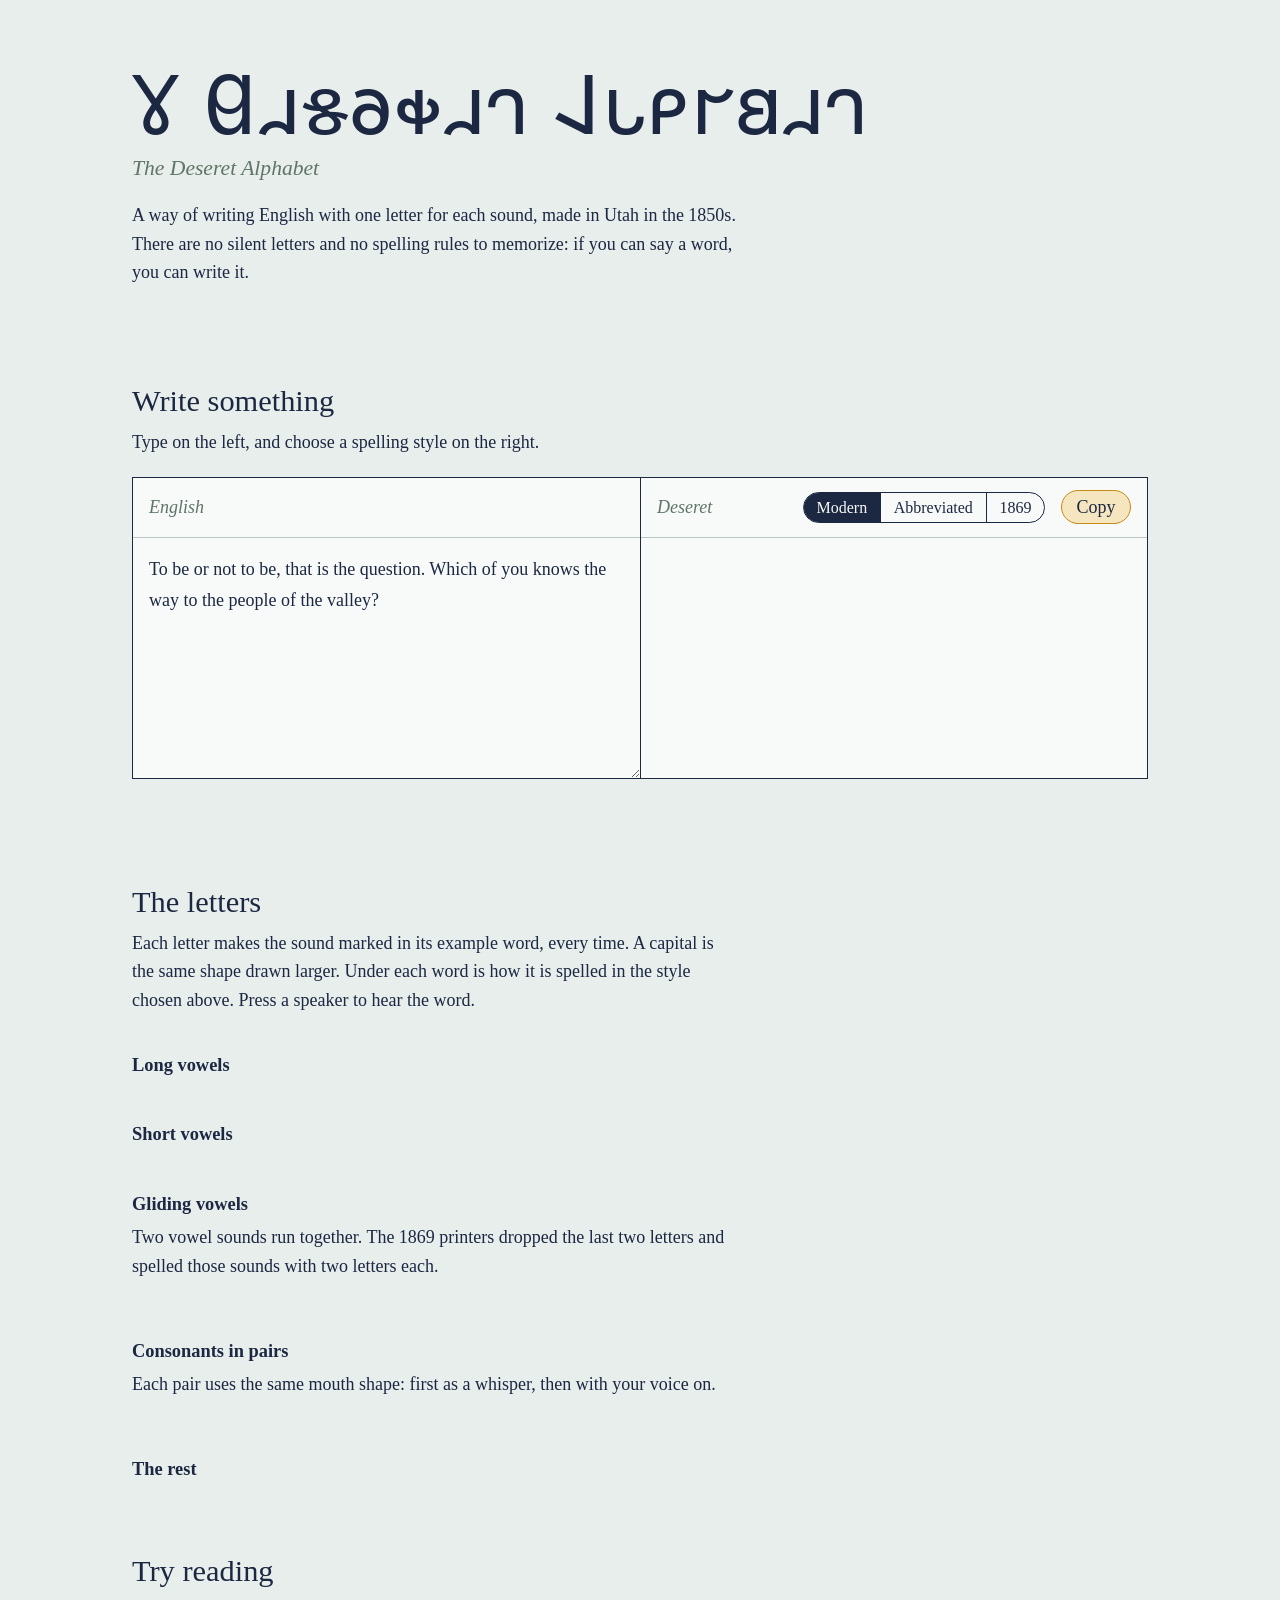
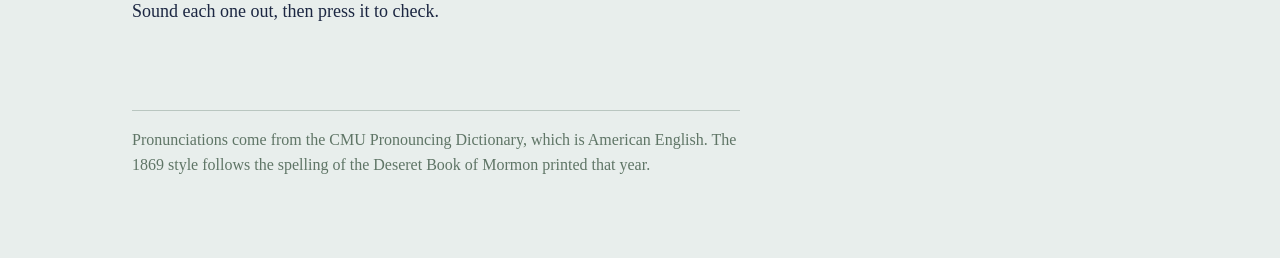
==== web/index.html @ 0acce62c "Add speaker buttons that read each example word aloud Letter tiles and practice cards get a button t" ====
<!doctype html>
<html lang="en">
  <head>
    <meta charset="utf-8">
    <meta name="viewport" content="width=device-width, initial-scale=1">
    <title>The Deseret Alphabet</title>
    <link rel="preconnect" href="https://fonts.googleapis.com">
    <link rel="preconnect" href="https://fonts.gstatic.com" crossorigin>
    <link rel="stylesheet"
      href="https://fonts.googleapis.com/css2?family=Noto+Sans+Deseret&family=Old+Standard+TT:ital,wght@0,400;0,700;1,400&display=swap">
    <style>
    /* Salt-flat paper, blue-black ink, honey for anything you can press
       ("Deseret" is the Book of Mormon word for honeybee). */
    :root {
      --salt: #e8eeec;
      --sheet: #f8faf9;
      --ink: #1c2742;
      --sage: #5f7566;
      --rule: #b9c6c0;
      --honey: #c58a17;
      --honey-wash: #f6e6bf;
      --latin: "Old Standard TT", "Iowan Old Style", Georgia, serif;
      --deseret: "Noto Sans Deseret", "Apple Symbols", "Segoe UI Historic", sans-serif;
    }
    * {
      box-sizing: border-box;
    }
    body {
      margin: 0;
      background: var(--salt);
      color: var(--ink);
      font: 1.125rem/1.6 var(--latin);
    }
    main {
      max-width: 66rem;
      margin: 0 auto;
      padding: 0 1.25rem 5rem;
    }
    .d {
      font-family: var(--deseret);
    }
    :focus-visible {
      outline: 3px solid var(--honey);
      outline-offset: 2px;
    }
    textarea:focus-visible {
      outline-offset: -3px;
    } /* stay inside the box rules */

    /* Masthead: the name in its own letters is the picture. */
    header {
      padding: 3.5rem 0 2rem;
    }
    h1 {
      margin: 0;
      font-weight: 400;
      line-height: 1.1;
    }
    h1 .d {
      display: block;
      font-size: clamp(2.2rem, 7.5vw, 5.2rem);
      letter-spacing: .01em;
    }
    h1 .said {
      display: block;
      margin-top: .6rem;
      font-size: 1.35rem;
      font-style: italic;
      color: var(--sage);
    }
    header p {
      max-width: 38rem;
      margin: 1.25rem 0 0;
    }

    h2 {
      font-size: 1.9rem;
      font-weight: 400;
      line-height: 1.2;
      margin: 4rem 0 .5rem;
    }
    h3 {
      font-size: 1.15rem;
      font-weight: 700;
      margin: 2.25rem 0 .25rem;
    }
    .lede {
      max-width: 38rem;
      margin: 0 0 1.25rem;
    }

    /* Style switch */
    fieldset {
      border: 0;
      padding: 0;
      margin: 0;
    }
    .sr-only {
      position: absolute;
      width: 1px;
      height: 1px;
      overflow: hidden;
      clip-path: inset(50%);
    }
    .styles {
      display: inline-flex;
      border: 1.5px solid var(--ink);
      border-radius: 2rem;
      overflow: hidden;
      background: var(--sheet);
      font-style: normal;
      color: var(--ink);
      font-size: 1rem;
      margin-left: auto;
    }
    .styles label {
      cursor: pointer;
    }
    .styles input {
      position: absolute;
      opacity: 0;
    }
    .styles label {
      flex: 1;
      text-align: center;
    }
    .styles span {
      display: block;
      padding: .1rem .8rem;
      white-space: nowrap;
    }
    .styles label + label span {
      border-left: 1.5px solid var(--ink);
    }
    .styles input:checked + span {
      background: var(--ink);
      color: var(--sheet);
    }
    .styles input:focus-visible + span {
      outline: 3px solid var(--honey);
      outline-offset: -3px;
    }
    #style-note {
      max-width: 38rem;
      margin: .75rem 0 0;
      color: var(--sage);
    }

    /* Translator */
    .boxes {
      display: grid;
      grid-template-columns: 1fr 1fr;
      border: 1.5px solid var(--ink);
      background: var(--sheet);
    }
    .box {
      display: flex;
      flex-direction: column;
      min-width: 0;
    }
    .box + .box {
      border-left: 1.5px solid var(--ink);
    }
    .box > label,
    .box > .label {
      min-height: 3.8rem;
      padding: .5rem 1rem;
      border-bottom: 1px solid var(--rule);
      font-style: italic;
      color: var(--sage);
      display: flex;
      flex-wrap: wrap;
      align-items: center;
      gap: .5rem 1rem;
    }
    textarea,
    #out {
      flex: 1;
      min-height: 15rem;
      margin: 0;
      padding: 1rem;
      border: 0;
      background: none;
      color: inherit;
      font: inherit;
      line-height: 1.7;
      resize: vertical;
    }
    #out {
      font-family: var(--deseret);
      font-size: 1.3rem;
      white-space: pre-wrap;
      overflow-wrap: anywhere;
    }
    button {
      font: inherit;
      font-style: normal;
      color: var(--ink);
      cursor: pointer;
      background: var(--honey-wash);
      border: 1.5px solid var(--honey);
      border-radius: 2rem;
      padding: .1rem .9rem;
    }
    @media (hover: hover) {
      button:hover {
        background: var(--honey);
        color: var(--sheet);
      }
    }
    #misses {
      margin: .25rem 0 0;
      color: var(--sage);
      min-height: 1.6em;
      white-space: pre-line;
    }
    /* A word that can be said two ways. Dotted = we guessed; solid = settled. */
    #out .choice {
      font: inherit;
      color: inherit;
      background: none;
      padding: 0;
      min-height: 0;
      border: 0;
      border-bottom: 2px solid var(--honey);
      border-radius: 0;
    }
    #out .choice.guess {
      border-bottom-style: dotted;
      background: var(--honey-wash);
    }
    #out .choice:hover {
      background: var(--honey-wash);
      color: inherit;
    }
    /* Speaker buttons: hear the example word. Hidden where the browser can't speak. */
    .letter {
      position: relative;
    }
    .say {
      position: absolute;
      top: .45rem;
      right: .45rem;
      display: grid;
      place-items: center;
      width: 2.1rem;
      height: 2.1rem;
      min-height: 0;
      padding: 0;
      border-radius: 50%;
    }
    .practice .say {
      position: static;
      display: inline-grid;
      vertical-align: middle;
      margin-left: .4rem;
    }
    .no-speech .say {
      display: none;
    }
    @media (pointer: coarse) {
      .say {
        width: 2.75rem;
        height: 2.75rem;
        top: .2rem;
        right: .2rem;
      }
    }
    #choice-note {
      max-width: 38rem;
      margin: .25rem 0 0;
      color: var(--sage);
    }
    #choice-note code {
      font-family: inherit;
      font-style: italic;
    }

    /* Letter chart. Grouping is the lesson: pairs sit together. */
    .group {
      display: grid;
      gap: .6rem;
      grid-template-columns: repeat(auto-fill, minmax(8.5rem, 1fr));
    }
    .pairs {
      display: grid;
      gap: .6rem;
      grid-template-columns: repeat(auto-fill, minmax(17.6rem, 1fr));
    }
    .pair {
      display: grid;
      grid-template-columns: 1fr 1fr;
      background: var(--sheet);
      border: 1px solid var(--rule);
    }
    .pair .letter {
      border: 0;
    }
    .pair .letter + .letter {
      border-left: 1px dashed var(--rule);
    }
    .letter {
      background: var(--sheet);
      border: 1px solid var(--rule);
      padding: .7rem .8rem .8rem;
    }
    .letter .glyph {
      font-family: var(--deseret);
      font-size: 2.6rem;
      line-height: 1.1;
      display: flex;
      align-items: baseline;
      gap: .35rem;
    }
    .letter .glyph small {
      font-size: 1.5rem;
      color: var(--sage);
    }
    .letter .word {
      margin-top: .2rem;
    }
    .letter .word b {
      color: var(--honey);
      font-weight: 700;
    }
    .letter .spelled {
      font-family: var(--deseret);
      color: var(--sage);
      min-height: 1.6em;
    }
    .letter.unused {
      opacity: .45;
    }
    .letter .absent {
      display: none;
      font-style: italic;
      font-size: .95rem;
    }
    .letter.unused .absent {
      display: block;
    }
    .letter.unused .spelled {
      display: none;
    }

    /* Reading practice */
    .practice {
      display: grid;
      gap: .6rem;
      grid-template-columns: repeat(auto-fill, minmax(13rem, 1fr));
      padding: 0;
      margin: 0;
      list-style: none;
    }
    .practice details {
      background: var(--sheet);
      border: 1px solid var(--rule);
    }
    .practice summary {
      cursor: pointer;
      padding: .7rem 1rem;
      font-family: var(--deseret);
      font-size: 1.7rem;
      list-style: none;
      overflow-wrap: anywhere;
    }
    .practice summary::-webkit-details-marker {
      display: none;
    }
    .practice details[open] summary {
      border-bottom: 1px dashed var(--rule);
    }
    .practice p {
      margin: 0;
      padding: .6rem 1rem .8rem;
    }

    footer {
      margin-top: 4rem;
      padding-top: 1rem;
      border-top: 1px solid var(--rule);
      color: var(--sage);
      font-size: 1rem;
      max-width: 38rem;
    }

    /* Fingers: the switch and Copy get 44px-tall targets. */
    @media (pointer: coarse), (max-width: 34rem) {
      .styles span {
        padding: .6rem .8rem;
      }
      button {
        min-height: 2.75rem;
      }
    }

    /* Below this the Deseret bar cannot hold label, switch and Copy on one line, so the boxes stack. */
    @media (max-width: 62rem) {
      .boxes {
        grid-template-columns: 1fr;
      }
      .box + .box {
        border-left: 0;
        border-top: 1.5px solid var(--ink);
      }
      textarea,
      #out {
        min-height: 9.5rem;
      }
    }

    /* Phone: label and Copy share a line, the switch takes the full line under them. */
    @media (max-width: 34rem) {
      main {
        padding: 0 1rem 3.5rem;
      }
      header {
        padding: 2.25rem 0 .5rem;
      }
      h1 .d {
        font-size: clamp(1.7rem, 9.4vw, 3rem);
      }
      h1 .said {
        font-size: 1.2rem;
      }
      h2 {
        font-size: 1.7rem;
        margin-top: 2.75rem;
      }
      h3 {
        margin-top: 1.75rem;
      }
      footer {
        margin-top: 2.75rem;
      }
      .box > .label {
        padding: .6rem .75rem .75rem;
      }
      #copy {
        margin-left: auto;
      }
      .styles {
        order: 1;
        flex: 1 0 100%;
        display: flex;
        margin: 0;
      }
      .styles span {
        padding-inline: .3rem;
      }
      textarea,
      #out {
        padding: .85rem 1rem;
      }
      .group,
      .pairs,
      .practice {
        gap: .5rem;
      }
      .group,
      .practice {
        grid-template-columns: 1fr 1fr;
      }
      .pairs {
        grid-template-columns: 1fr;
      }
      .letter {
        padding: .55rem .7rem .6rem;
      }
      .letter .glyph {
        font-size: 2.3rem;
      }
      .practice summary {
        font-size: 1.45rem;
        padding: .7rem .8rem;
      }
      .practice p {
        padding: .5rem .8rem .7rem;
      }
    }
    </style>
  </head>
  <body>
    <main>
      <header>
        <h1>
          <span class="d" lang="en-Dsrt"
            aria-hidden="true">𐐜 𐐔𐐯𐑅𐐨𐑉𐐯𐐻 𐐈𐑊𐑁𐐲𐐺𐐯𐐻</span>
          <span class="said">The Deseret Alphabet</span>
        </h1>
        <p>A way of writing English with one letter for each sound, made in Utah in the 1850s.
      There are no silent letters and no spelling rules to memorize: if you can say a word, you can write it.</p>
      </header>

      <section aria-labelledby="try">
        <h2 id="try">Write something</h2>
        <p
          class="lede">Type on the left, and choose a spelling style on the right.</p>

        <div class="boxes">
          <div class="box">
            <label for="in">English</label>
            <textarea id="in"
              spellcheck="true">To be or not to be, that is the question. Which of you knows the way to the people of the valley?</textarea>
          </div>
          <div class="box">
            <div class="label">
              <span>Deseret</span>
              <fieldset class="styles">
                <legend class="sr-only">Spelling style</legend>
                <label><input type="radio" name="style" value="modern" checked><span>Modern</span></label>
                <label><input type="radio" name="style" value="abbreviated"><span>Abbreviated</span></label>
                <label><input type="radio" name="style" value="1869"><span>1869</span></label>
              </fieldset>
              <button type="button" id="copy">Copy</button>
            </div>
            <div id="out" lang="en-Dsrt" aria-live="polite"></div>
          </div>
        </div>
        <p id="style-note" aria-live="polite"></p>
        <p id="choice-note"
          hidden>Underlined words can be said two ways. Press one to switch it.
      Your choice is written into the English as a tag, like <code>read{past}</code>; a dotted underline is a guess.</p>
        <p id="misses" aria-live="polite"></p>
      </section>

      <section aria-labelledby="letters">
        <h2 id="letters">The letters</h2>
        <p
          class="lede">Each letter makes the sound marked in its example word, every time. A capital is the same shape drawn larger.
      Under each word is how it is spelled in the style chosen above.
      Press a speaker to hear the word.</p>

        <h3>Long vowels</h3>
        <div class="group"
          data-letters="𐐀|eat|ea 𐐁|ate|a 𐐂|art|a 𐐃|law|aw 𐐄|oat|oa 𐐅|ooze|oo"></div>

        <h3>Short vowels</h3>
        <div class="group"
          data-letters="𐐆|it|i 𐐇|bet|e 𐐈|at|a 𐐉|hot|o 𐐊|but|u 𐐋|book|oo"></div>

        <h3>Gliding vowels</h3>
        <p
          class="lede">Two vowel sounds run together. The 1869 printers dropped the last two letters and spelled those sounds with two letters each.</p>
        <div class="group"
          data-letters="𐐌|ice|i 𐐍|owl|ow 𐐦|oil|oi|1869 𐐧|few|ew|1869"></div>

        <h3>Consonants in pairs</h3>
        <p
          class="lede">Each pair uses the same mouth shape: first as a whisper, then with your voice on.</p>
        <div class="pairs"
          data-pairs="𐐑|pie|p 𐐒|bee|b 𐐓|tea|t 𐐔|day|d 𐐕|cheese|ch 𐐖|joy|j 𐐗|key|k 𐐘|go|g 𐐙|fee|f 𐐚|vow|v 𐐛|thin|th 𐐜|this|th 𐐝|see|s 𐐞|zoo|z 𐐟|she|sh 𐐠|measure|s"></div>

        <h3>The rest</h3>
        <div class="group"
          data-letters="𐐎|wet|w 𐐏|yes|y 𐐐|hat|h 𐐡|row|r 𐐢|low|l 𐐣|me|m 𐐤|no|n 𐐥|sing|ng"></div>
      </section>

      <section aria-labelledby="read">
        <h2 id="read">Try reading</h2>
        <p class="lede">Sound each one out, then press it to check.</p>
        <ul class="practice"
          data-words="cat|sun|ship|moon|bread|honey|light|school|thing|mountain"></ul>
      </section>

      <footer>
    Pronunciations come from the CMU Pronouncing Dictionary, which is American English.
    The 1869 style follows the spelling of the Deseret Book of Mormon printed that year.
  </footer>
    </main>

    <script type="module" src="app.js"></script>
  </body>
</html>
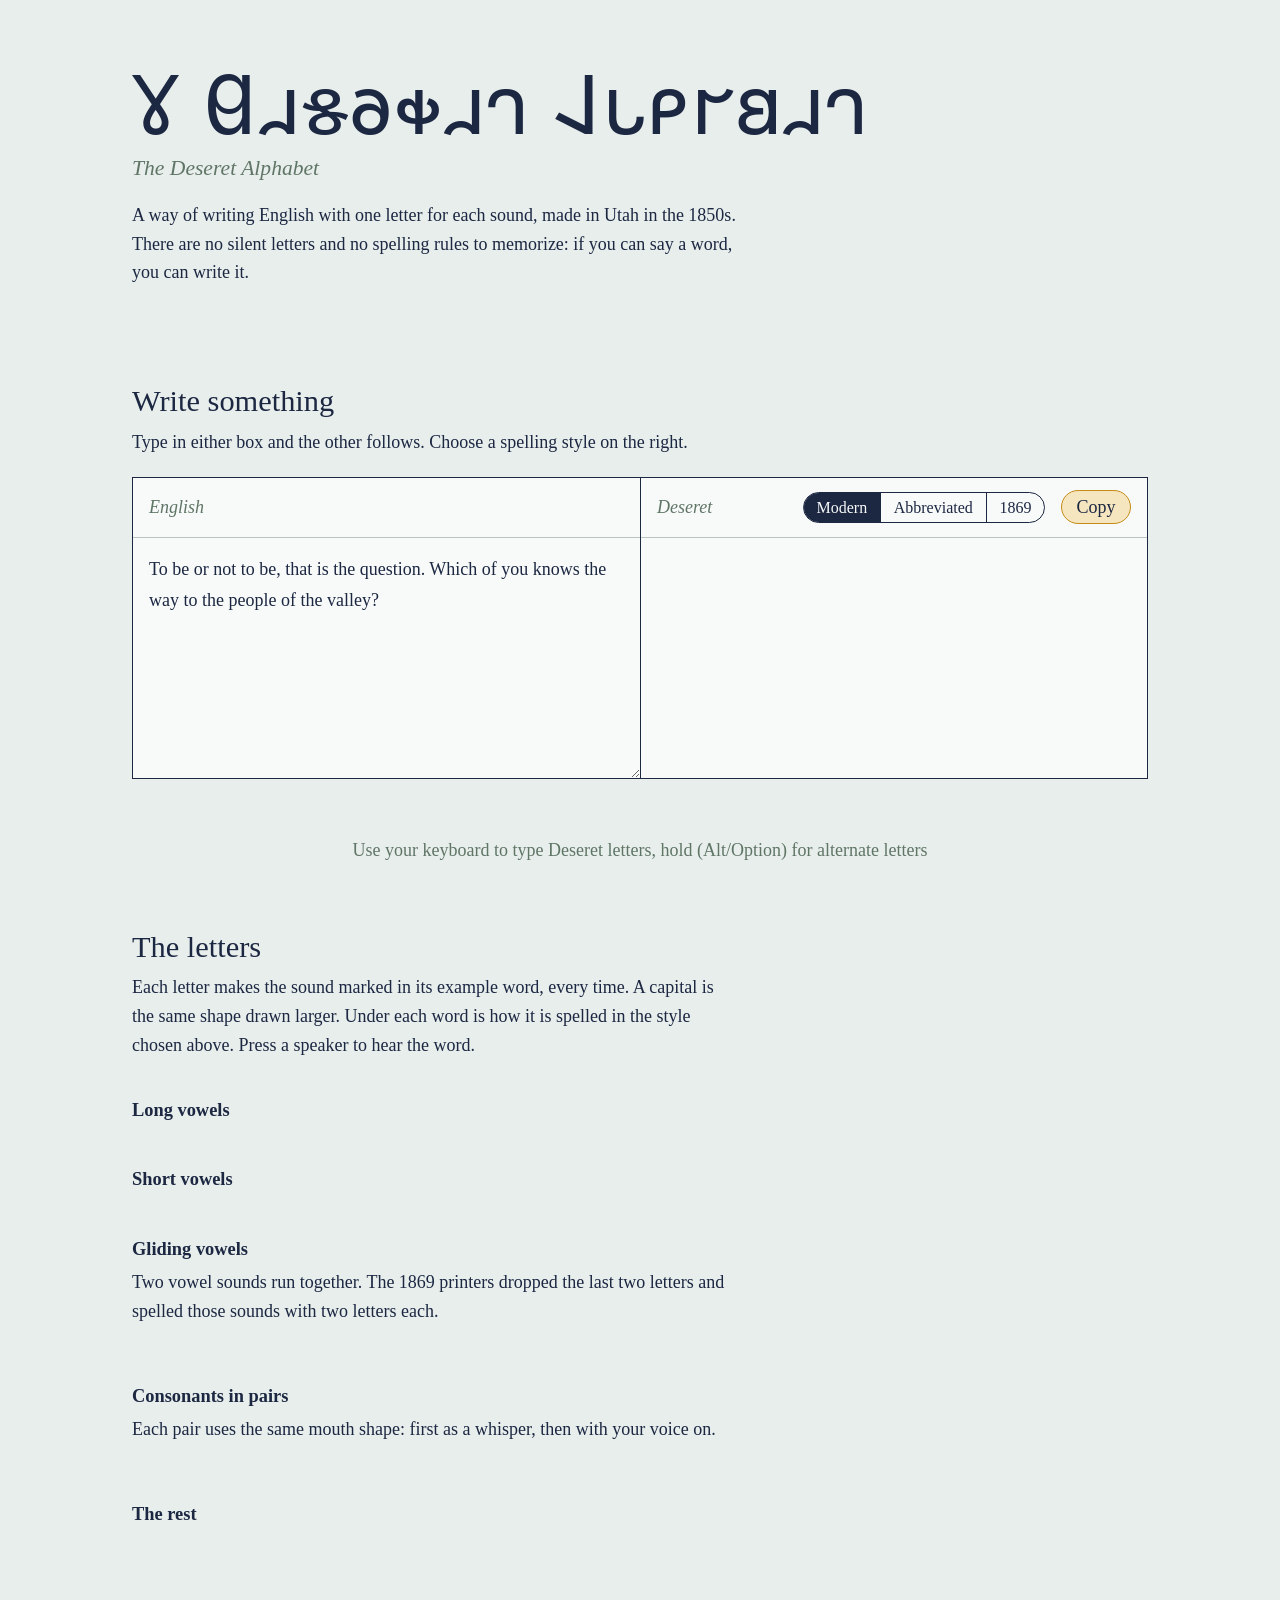
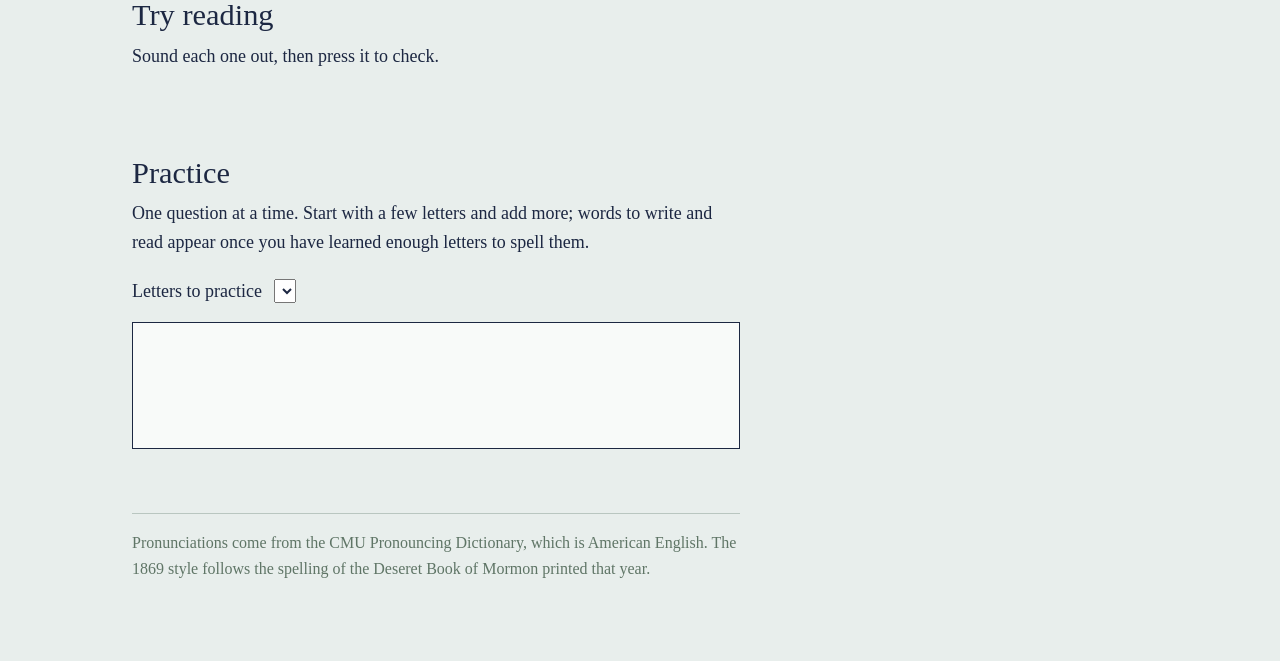
==== commit 4574122a: "Translate both ways, with a Deseret keyboard and a quiz Editing the Deseret box now rewrites the Eng" ====
--- a/web/index.html
+++ b/web/index.html
@@ -4,6 +4,24 @@
     <meta charset="utf-8">
     <meta name="viewport" content="width=device-width, initial-scale=1">
     <title>The Deseret Alphabet</title>
+    <meta name="description"
+      content="Learn the Deseret alphabet and write English by sound. One letter for each sound, with a side-by-side translator.">
+    <meta name="theme-color" content="#e8eeec">
+    <link rel="icon" type="image/png" sizes="48x48" href="favicon.png">
+    <link rel="icon" type="image/png" sizes="512x512" href="icon-512.png">
+    <link rel="apple-touch-icon" href="apple-touch-icon.png">
+    <meta property="og:type" content="website">
+    <meta property="og:title" content="The Deseret Alphabet">
+    <meta property="og:description"
+      content="One letter for each sound of English. Learn the letters and write anything by ear.">
+    <meta property="og:url" content="https://jakeave.github.io/dualwrit/">
+    <meta property="og:image"
+      content="https://jakeave.github.io/dualwrit/og.png">
+    <meta property="og:image:width" content="1200">
+    <meta property="og:image:height" content="630">
+    <meta property="og:image:alt"
+      content="The Deseret Alphabet written in Deseret letters, above a row of letter tiles with example words.">
+    <meta name="twitter:card" content="summary_large_image">
     <link rel="preconnect" href="https://fonts.googleapis.com">
     <link rel="preconnect" href="https://fonts.gstatic.com" crossorigin>
     <link rel="stylesheet"
@@ -19,6 +37,7 @@
       --rule: #b9c6c0;
       --honey: #c58a17;
       --honey-wash: #f6e6bf;
+      --wrong: #a13d2d;
       --latin: "Old Standard TT", "Iowan Old Style", Georgia, serif;
       --deseret: "Noto Sans Deseret", "Apple Symbols", "Segoe UI Historic", sans-serif;
     }
@@ -43,7 +62,8 @@
       outline: 3px solid var(--honey);
       outline-offset: 2px;
     }
-    textarea:focus-visible {
+    textarea:focus-visible,
+    #out:focus-visible {
       outline-offset: -3px;
     } /* stay inside the box rules */
 
@@ -249,7 +269,8 @@
       padding: 0;
       border-radius: 50%;
     }
-    .practice .say {
+    .practice .say,
+    #quiz .say {
       position: static;
       display: inline-grid;
       vertical-align: middle;
@@ -375,6 +396,199 @@
       padding: .6rem 1rem .8rem;
     }
 
+    /* Keyboard map: each key is a small Option letter over its main letter. */
+    #keys {
+      max-width: 38rem;
+      margin: 1rem auto 0;
+      text-align: center;
+    }
+    #keys p {
+      margin: .25rem 0 .75rem;
+      color: var(--sage);
+    }
+    .keys {
+      display: grid;
+      gap: .3rem;
+    }
+    .keyrow {
+      display: flex;
+      justify-content: center;
+      gap: .3rem;
+    }
+    .key {
+      flex: 0 1 3.3rem;
+      display: grid;
+      grid-template-rows: 1.5rem 2.4rem;
+      background: var(--sheet);
+      border: 1px solid var(--rule);
+      border-radius: .3rem;
+      overflow: hidden;
+    }
+    .key button {
+      min-height: 0;
+      padding: 0;
+      border: 0;
+      border-radius: 0;
+      background: none;
+      font-family: var(--deseret);
+      font-size: 1.5rem;
+      line-height: 1;
+    }
+    .key button:hover,
+    .key button:active {
+      background: var(--honey-wash);
+      color: var(--ink);
+    }
+    .key .alt {
+      font-size: 1rem;
+      color: var(--sage);
+      border-bottom: 1px dashed var(--rule);
+    }
+    .key .main {
+      display: flex;
+      align-items: center;
+      justify-content: center;
+      gap: .25rem;
+    }
+    .key small {
+      font: .8rem var(--latin);
+      color: var(--sage);
+    }
+
+    .keyrow.touch {
+      display: none;
+    }
+    .touch .key {
+      grid-template-rows: 2.6rem;
+    }
+    .touch .key:nth-child(3) {
+      flex: 1 1 9rem; /* space bar */
+    }
+    .touch button {
+      font-family: var(--latin);
+    }
+    .keys.shift [data-act="shift"] {
+      background: var(--honey);
+    }
+    /* Touch screens: the phone's keyboard is held down in a Deseret box, so
+       this one takes its place at the bottom of the screen. */
+    @media (pointer: coarse) {
+      .keyrow.touch {
+        display: flex;
+      }
+      .keys.docked {
+        position: fixed;
+        z-index: 1;
+        inset: auto 0 0;
+        padding: .4rem .25rem calc(.4rem + env(safe-area-inset-bottom));
+        background: var(--salt);
+        border-top: 1.5px solid var(--ink);
+      }
+      .keys.docked .key {
+        flex: 1 1 0;
+      }
+      .keys.docked .key:has(.main) {
+        grid-template-rows: 1.9rem 2.6rem;
+      }
+      /* Room to scroll the box clear of the keyboard. */
+      body:has(.keys.docked) {
+        padding-bottom: 19rem;
+      }
+    }
+
+    /* Practice questions */
+    select {
+      font: inherit;
+      color: inherit;
+      margin-left: .5rem;
+    }
+    #quiz {
+      max-width: 38rem;
+      margin-top: 1rem;
+      padding: 1rem 1.25rem;
+      background: var(--sheet);
+      border: 1.5px solid var(--ink);
+    }
+    #quiz p {
+      margin: 0;
+    }
+    #q-show {
+      margin: .5rem 0 1rem;
+      font-size: 2.6rem;
+      line-height: 1.2;
+    }
+    #q-show b {
+      color: var(--honey);
+    }
+    #quiz [lang="en-Dsrt"] {
+      font-family: var(--deseret);
+    }
+    #q-answer {
+      display: flex;
+      flex-wrap: wrap;
+      align-items: center;
+      gap: .6rem;
+    }
+    #q-answer .keys {
+      flex: 1 0 100%;
+    }
+    .opt {
+      min-width: 4.5rem;
+      padding: .4rem 1rem;
+      font-size: 1.3rem;
+      background: var(--sheet);
+    }
+    .opt b {
+      color: var(--honey);
+    }
+    .opt [lang] {
+      font-size: 1.9rem;
+      line-height: 1.2;
+    }
+    #quiz button:disabled {
+      pointer-events: none;
+      opacity: .6;
+    }
+    #quiz .opt.right {
+      opacity: 1;
+      background: var(--sage);
+      border-color: var(--sage);
+      color: var(--sheet);
+    }
+    #quiz .opt.right b {
+      color: inherit;
+    }
+    #quiz .opt.wrong {
+      opacity: 1;
+      border-color: var(--wrong);
+      color: var(--wrong);
+      text-decoration: line-through;
+    }
+    #q-field {
+      flex: 1;
+      min-width: 10rem;
+      padding: .3rem .6rem;
+      border: 1.5px solid var(--ink);
+      font-size: 1.5rem;
+      line-height: 1.4;
+      white-space: nowrap;
+      overflow: hidden;
+    }
+    #quiz #q-result {
+      min-height: 1.6em;
+      margin: .75rem 0 .5rem;
+    }
+    #q-result.right {
+      color: var(--sage);
+    }
+    #q-result.wrong {
+      color: var(--wrong);
+    }
+    #q-score {
+      color: var(--sage);
+      margin-left: .5rem;
+    }
+
     footer {
       margin-top: 4rem;
       padding-top: 1rem;
@@ -463,6 +677,16 @@
       }
       .pairs {
         grid-template-columns: 1fr;
+      }
+      .keyrow,
+      .keys {
+        gap: .2rem;
+      }
+      .key button {
+        font-size: 1.25rem;
+      }
+      .key small {
+        display: none;
       }
       .letter {
         padding: .55rem .7rem .6rem;
@@ -495,7 +719,7 @@
       <section aria-labelledby="try">
         <h2 id="try">Write something</h2>
         <p
-          class="lede">Type on the left, and choose a spelling style on the right.</p>
+          class="lede">Type in either box and the other follows. Choose a spelling style on the right.</p>
 
         <div class="boxes">
           <div class="box">
@@ -505,7 +729,7 @@
           </div>
           <div class="box">
             <div class="label">
-              <span>Deseret</span>
+              <span id="out-label">Deseret</span>
               <fieldset class="styles">
                 <legend class="sr-only">Spelling style</legend>
                 <label><input type="radio" name="style" value="modern" checked><span>Modern</span></label>
@@ -514,7 +738,9 @@
               </fieldset>
               <button type="button" id="copy">Copy</button>
             </div>
-            <div id="out" lang="en-Dsrt" aria-live="polite"></div>
+            <div id="out" lang="en-Dsrt" contenteditable="plaintext-only"
+              role="textbox" aria-multiline="true" aria-labelledby="out-label"
+              spellcheck="false"></div>
           </div>
         </div>
         <p id="style-note" aria-live="polite"></p>
@@ -522,6 +748,12 @@
           hidden>Underlined words can be said two ways. Press one to switch it.
       Your choice is written into the English as a tag, like <code>read{past}</code>; a dotted underline is a guess.</p>
         <p id="misses" aria-live="polite"></p>
+
+        <div id="keys">
+          <p>Use your keyboard to type Deseret letters, hold (Alt/Option) for
+        alternate letters</p>
+          <div id="keymap"></div>
+        </div>
       </section>
 
       <section aria-labelledby="letters">
@@ -563,6 +795,23 @@
           data-words="cat|sun|ship|moon|bread|honey|light|school|thing|mountain"></ul>
       </section>
 
+      <section aria-labelledby="practice">
+        <h2 id="practice">Practice</h2>
+        <p class="lede">One question at a time. Start with a few letters and
+      add more; words to write and read appear once you have learned enough
+      letters to spell them.</p>
+        <label>Letters to practice
+          <select id="lesson"></select></label>
+        <div id="quiz">
+          <p id="q-prompt"></p>
+          <div id="q-show"></div>
+          <div id="q-answer"></div>
+          <p id="q-result" aria-live="polite"></p>
+          <p><button type="button" id="q-next" hidden>Next</button>
+            <span id="q-score"></span></p>
+        </div>
+      </section>
+
       <footer>
     Pronunciations come from the CMU Pronouncing Dictionary, which is American English.
     The 1869 style follows the spelling of the Deseret Book of Mormon printed that year.
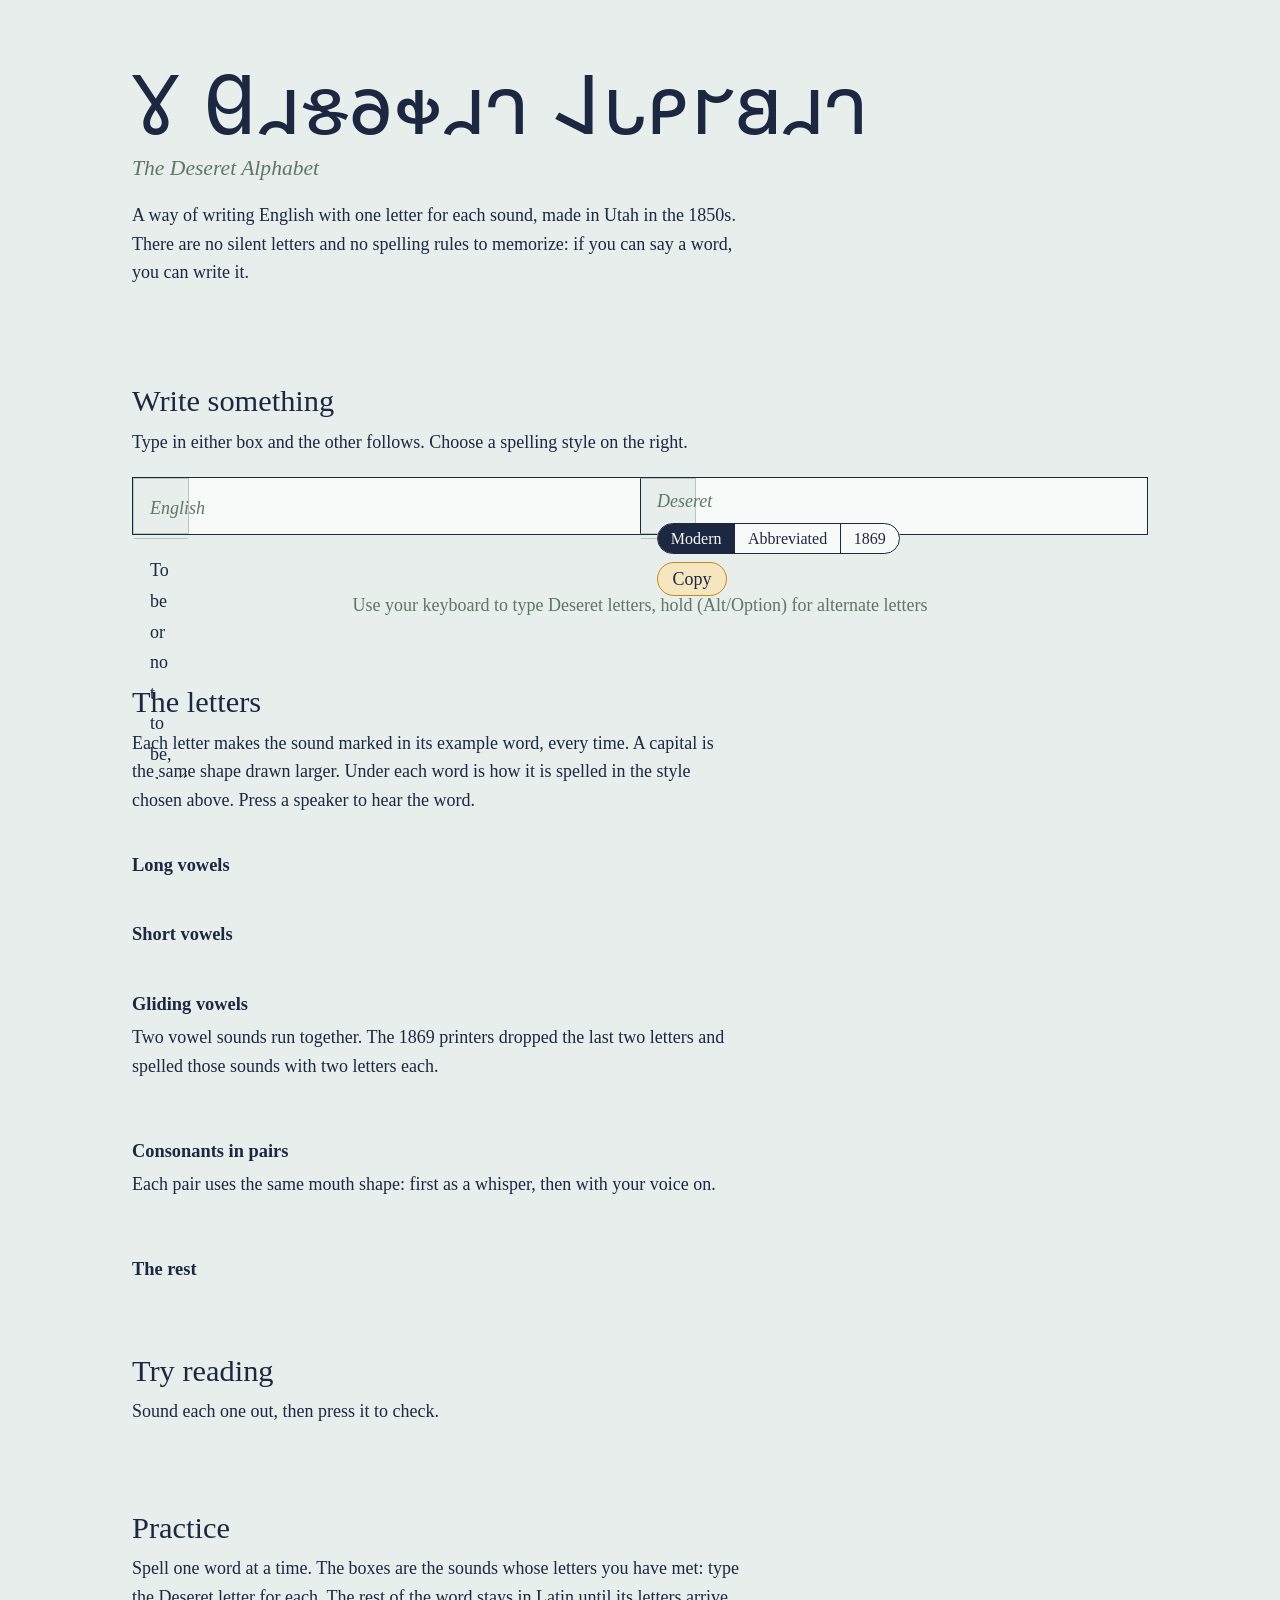
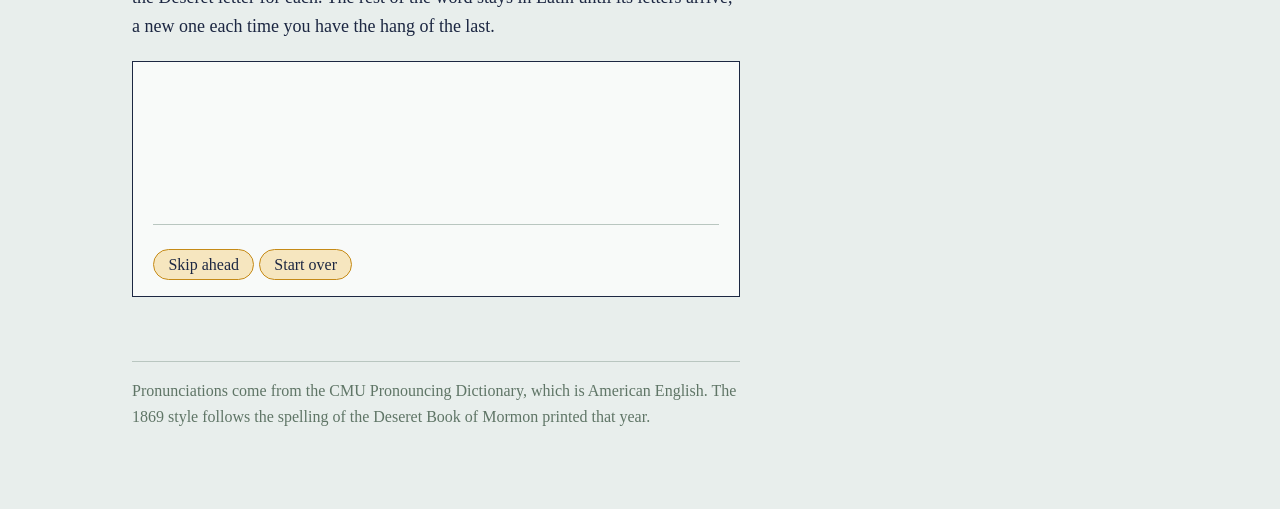
==== commit fe64cfe6: "Replace the quiz with spelling practice that phases in Deseret letters A word starts in Latin; the s" ====
--- a/web/index.html
+++ b/web/index.html
@@ -222,11 +222,14 @@
       border-radius: 2rem;
       padding: .1rem .9rem;
     }
+    /* Ink on honey: pale text there is under 3:1. */
     @media (hover: hover) {
       button:hover {
         background: var(--honey);
-        color: var(--sheet);
-      }
+      }
+    }
+    button:active {
+      background: var(--honey);
     }
     #misses {
       margin: .25rem 0 0;
@@ -270,7 +273,7 @@
       border-radius: 50%;
     }
     .practice .say,
-    #quiz .say {
+    #drill .say {
       position: static;
       display: inline-grid;
       vertical-align: middle;
@@ -496,97 +499,114 @@
       }
     }
 
-    /* Practice questions */
-    select {
-      font: inherit;
-      color: inherit;
-      margin-left: .5rem;
-    }
-    #quiz {
+    /* Spelling practice */
+    #drill {
       max-width: 38rem;
       margin-top: 1rem;
       padding: 1rem 1.25rem;
       background: var(--sheet);
       border: 1.5px solid var(--ink);
     }
-    #quiz p {
+    #drill p {
       margin: 0;
-    }
-    #q-show {
-      margin: .5rem 0 1rem;
-      font-size: 2.6rem;
-      line-height: 1.2;
-    }
-    #q-show b {
-      color: var(--honey);
-    }
-    #quiz [lang="en-Dsrt"] {
+      min-height: 1.6em;
+    }
+    #drill [lang="en-Dsrt"] {
       font-family: var(--deseret);
     }
-    #q-answer {
+    #d-note {
+      color: var(--sage);
+    }
+    #d-note [lang] {
+      font-size: 1.4em;
+      color: var(--ink);
+    }
+    #d-word {
       display: flex;
       flex-wrap: wrap;
-      align-items: center;
-      gap: .6rem;
-    }
-    #q-answer .keys {
-      flex: 1 0 100%;
-    }
-    .opt {
-      min-width: 4.5rem;
-      padding: .4rem 1rem;
-      font-size: 1.3rem;
-      background: var(--sheet);
-    }
-    .opt b {
-      color: var(--honey);
-    }
-    .opt [lang] {
-      font-size: 1.9rem;
-      line-height: 1.2;
-    }
-    #quiz button:disabled {
-      pointer-events: none;
-      opacity: .6;
-    }
-    #quiz .opt.right {
-      opacity: 1;
+      align-items: flex-start;
+      gap: .5rem;
+      margin: .75rem 0 .5rem;
+      font-size: 2.2rem;
+      line-height: 3.5rem;
+    }
+    .chunk {
+      display: grid;
+      justify-items: center;
+    }
+    .chunk small {
+      font-size: 1rem;
+      line-height: 1.4;
+      color: var(--sage);
+    }
+    .box {
+      width: 3.5rem;
+      height: 3.5rem;
+      text-align: center;
+      background: var(--salt);
+      border: 1.5px solid var(--rule);
+    }
+    .box.here {
+      border-color: var(--ink);
+    }
+    #d-word:focus-visible {
+      outline: none;
+    }
+    #d-word:focus-visible .here {
+      outline: 3px solid var(--honey);
+      outline-offset: 2px;
+    }
+    .box.miss {
+      border-color: var(--wrong);
+    }
+    .box.told {
+      color: var(--sage);
+      border-style: dashed;
+    }
+    #d-keys {
+      display: flex;
+      flex-wrap: wrap;
+      gap: .4rem;
+      margin: .75rem 0;
+    }
+    #d-keys button {
+      min-width: 2.8rem;
+      padding: .2rem .5rem;
+      font-size: 1.5rem;
+    }
+    #d-progress {
+      margin-top: 1rem;
+      padding-top: .75rem;
+      border-top: 1px solid var(--rule);
+    }
+    #d-strip {
+      display: flex;
+      flex-wrap: wrap;
+      gap: .25rem;
+      margin-bottom: .75rem;
+    }
+    #d-strip span {
+      width: 1.9rem;
+      line-height: 1.9rem;
+      text-align: center;
+      color: var(--rule);
+      border: 1px solid var(--rule);
+    }
+    #d-strip .play {
+      color: var(--ink);
+      border-color: var(--ink);
+    }
+    #d-strip .known {
+      color: var(--sheet);
       background: var(--sage);
       border-color: var(--sage);
-      color: var(--sheet);
-    }
-    #quiz .opt.right b {
-      color: inherit;
-    }
-    #quiz .opt.wrong {
-      opacity: 1;
-      border-color: var(--wrong);
-      color: var(--wrong);
-      text-decoration: line-through;
-    }
-    #q-field {
-      flex: 1;
-      min-width: 10rem;
-      padding: .3rem .6rem;
-      border: 1.5px solid var(--ink);
-      font-size: 1.5rem;
-      line-height: 1.4;
-      white-space: nowrap;
-      overflow: hidden;
-    }
-    #quiz #q-result {
-      min-height: 1.6em;
-      margin: .75rem 0 .5rem;
-    }
-    #q-result.right {
-      color: var(--sage);
-    }
-    #q-result.wrong {
-      color: var(--wrong);
-    }
-    #q-score {
-      color: var(--sage);
-      margin-left: .5rem;
+    }
+    #d-progress button {
+      font-size: 1rem;
+    }
+    #drill button:disabled {
+      opacity: .5;
+      pointer-events: none;
     }
 
     footer {
@@ -797,18 +817,21 @@
 
       <section aria-labelledby="practice">
         <h2 id="practice">Practice</h2>
-        <p class="lede">One question at a time. Start with a few letters and
-      add more; words to write and read appear once you have learned enough
-      letters to spell them.</p>
-        <label>Letters to practice
-          <select id="lesson"></select></label>
-        <div id="quiz">
-          <p id="q-prompt"></p>
-          <div id="q-show"></div>
-          <div id="q-answer"></div>
-          <p id="q-result" aria-live="polite"></p>
-          <p><button type="button" id="q-next" hidden>Next</button>
-            <span id="q-score"></span></p>
+        <p class="lede">Spell one word at a time. The boxes are the sounds whose
+      letters you have met: type the Deseret letter for each. The rest of the
+      word stays in Latin until its letters arrive, a new one each time you
+      have the hang of the last.</p>
+        <div id="drill">
+          <p id="d-note" aria-live="polite"></p>
+          <div id="d-word" tabindex="0" role="group"></div>
+          <p id="d-hint" aria-live="polite"></p>
+          <div id="d-keys"></div>
+          <p><button type="button" id="d-next" hidden>Next word</button></p>
+          <div id="d-progress">
+            <div id="d-strip" lang="en-Dsrt" aria-label="Letters learned"></div>
+            <button type="button" id="d-skip">Skip ahead</button>
+            <button type="button" id="d-reset">Start over</button>
+          </div>
         </div>
       </section>
 
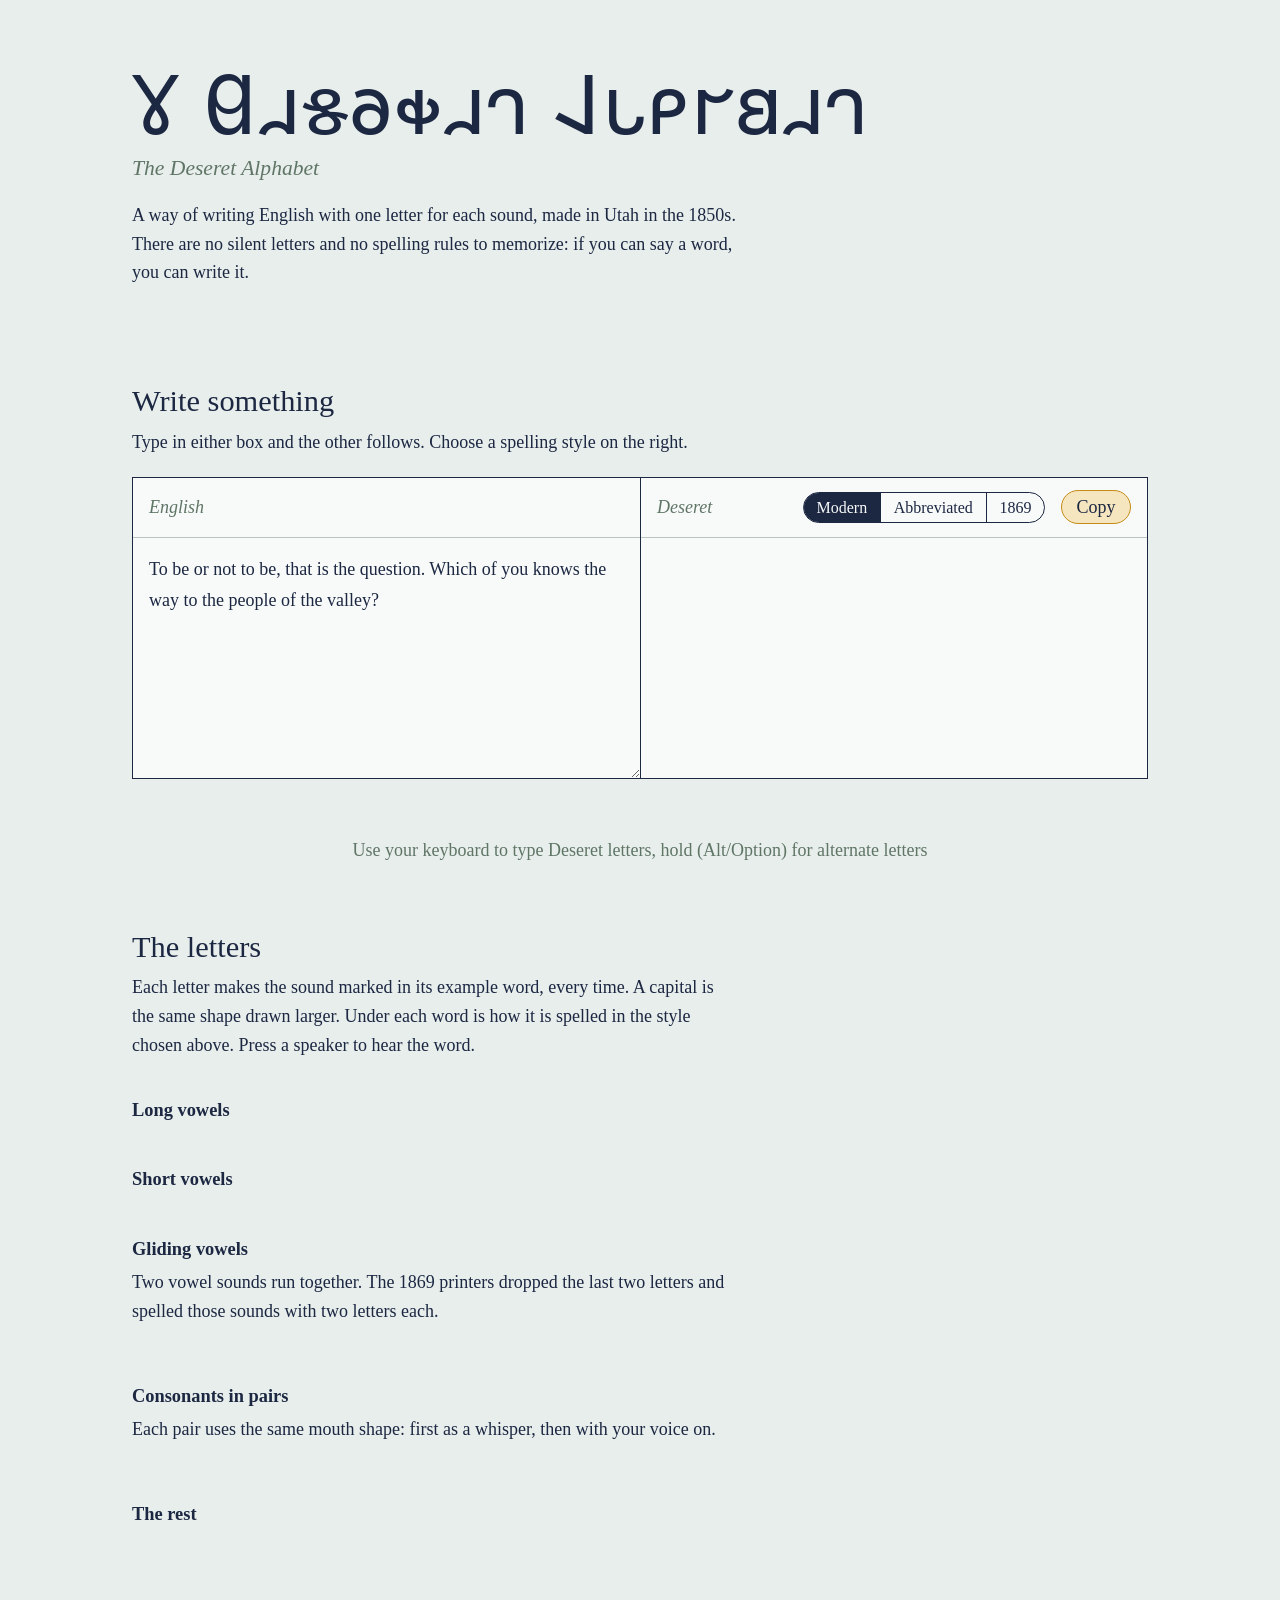
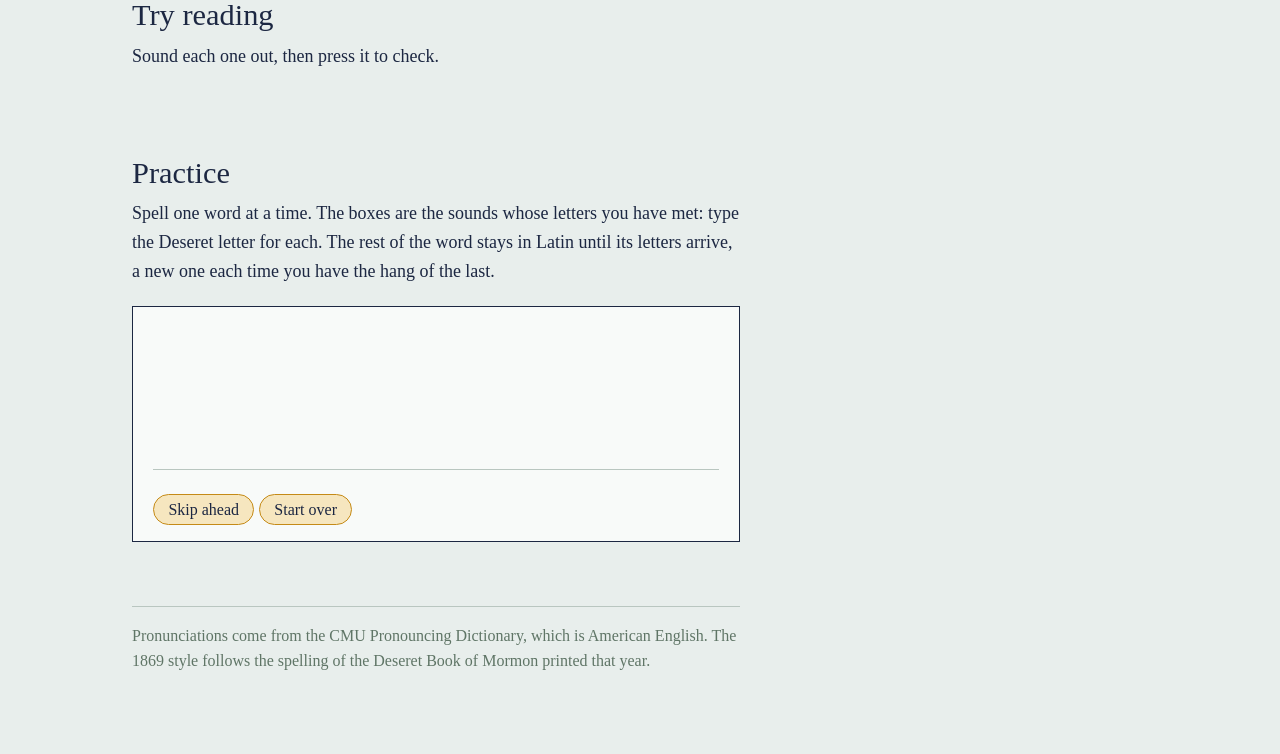
==== commit 76ba2a6b: "Fix translator panes squashed by the practice squares' class The practice letter squares reused .box" ====
--- a/web/index.html
+++ b/web/index.html
@@ -539,14 +539,14 @@
       line-height: 1.4;
       color: var(--sage);
     }
-    .box {
+    .slot {
       width: 3.5rem;
       height: 3.5rem;
       text-align: center;
       background: var(--salt);
       border: 1.5px solid var(--rule);
     }
-    .box.here {
+    .slot.here {
       border-color: var(--ink);
     }
     #d-word:focus-visible {
@@ -556,10 +556,10 @@
       outline: 3px solid var(--honey);
       outline-offset: 2px;
     }
-    .box.miss {
+    .slot.miss {
       border-color: var(--wrong);
     }
-    .box.told {
+    .slot.told {
       color: var(--sage);
       border-style: dashed;
     }
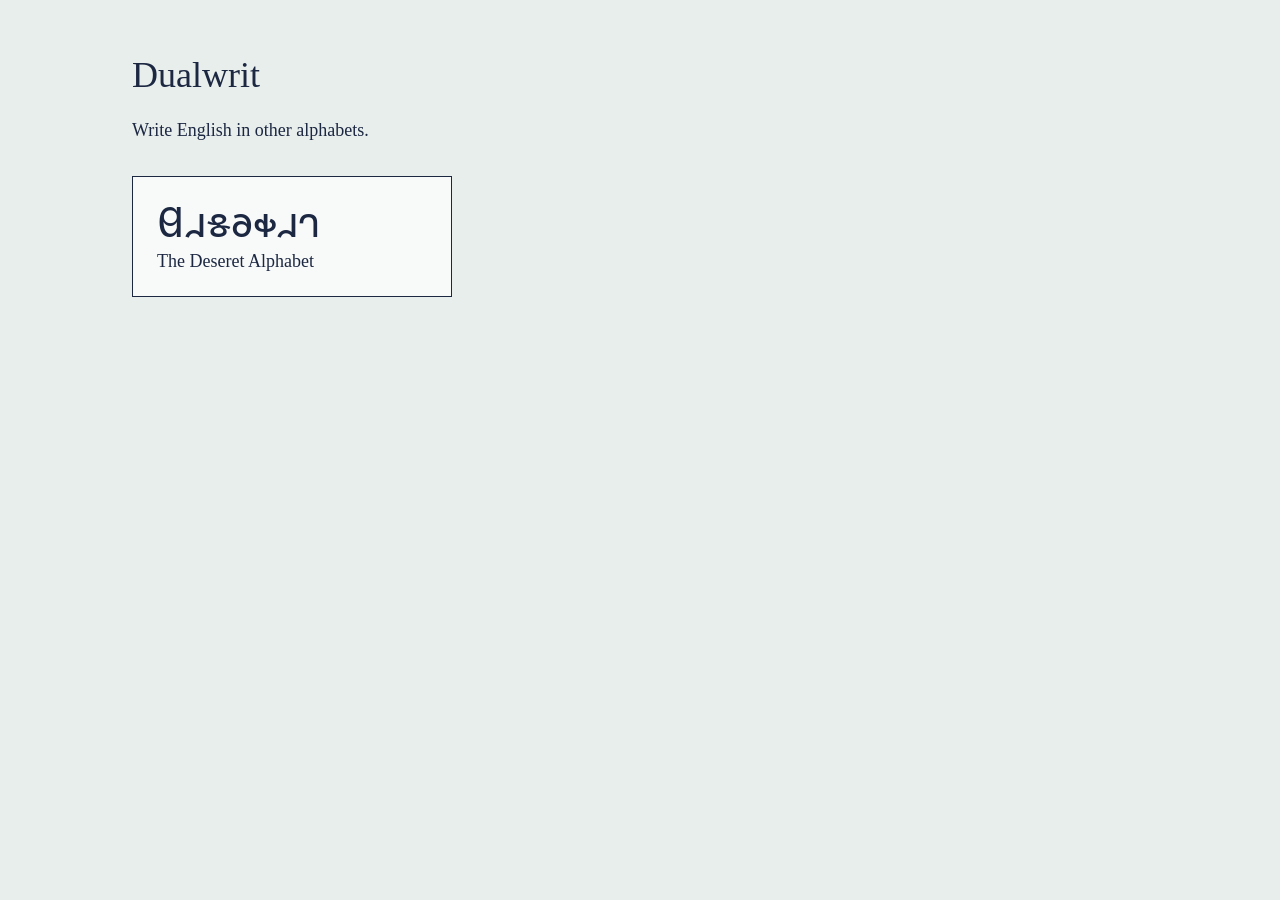
==== commit ec1ffde3: "Move the page to /deseret/, share the stylesheet, add a landing page Co-Authored-By: Claude Opus 5.5" ====
--- a/web/index.html
+++ b/web/index.html
@@ -3,844 +3,51 @@
   <head>
     <meta charset="utf-8">
     <meta name="viewport" content="width=device-width, initial-scale=1">
-    <title>The Deseret Alphabet</title>
+    <title>Dualwrit</title>
     <meta name="description"
-      content="Learn the Deseret alphabet and write English by sound. One letter for each sound, with a side-by-side translator.">
+      content="Write English in other alphabets. Start with the Deseret alphabet.">
     <meta name="theme-color" content="#e8eeec">
     <link rel="icon" type="image/png" sizes="48x48" href="favicon.png">
     <link rel="icon" type="image/png" sizes="512x512" href="icon-512.png">
     <link rel="apple-touch-icon" href="apple-touch-icon.png">
-    <meta property="og:type" content="website">
-    <meta property="og:title" content="The Deseret Alphabet">
-    <meta property="og:description"
-      content="One letter for each sound of English. Learn the letters and write anything by ear.">
-    <meta property="og:url" content="https://jakeave.github.io/dualwrit/">
-    <meta property="og:image"
-      content="https://jakeave.github.io/dualwrit/og.png">
-    <meta property="og:image:width" content="1200">
-    <meta property="og:image:height" content="630">
-    <meta property="og:image:alt"
-      content="The Deseret Alphabet written in Deseret letters, above a row of letter tiles with example words.">
-    <meta name="twitter:card" content="summary_large_image">
     <link rel="preconnect" href="https://fonts.googleapis.com">
     <link rel="preconnect" href="https://fonts.gstatic.com" crossorigin>
     <link rel="stylesheet"
       href="https://fonts.googleapis.com/css2?family=Noto+Sans+Deseret&family=Old+Standard+TT:ital,wght@0,400;0,700;1,400&display=swap">
+    <link rel="stylesheet" href="site.css">
     <style>
-    /* Salt-flat paper, blue-black ink, honey for anything you can press
-       ("Deseret" is the Book of Mormon word for honeybee). */
     :root {
-      --salt: #e8eeec;
-      --sheet: #f8faf9;
-      --ink: #1c2742;
-      --sage: #5f7566;
-      --rule: #b9c6c0;
-      --honey: #c58a17;
-      --honey-wash: #f6e6bf;
-      --wrong: #a13d2d;
-      --latin: "Old Standard TT", "Iowan Old Style", Georgia, serif;
-      --deseret: "Noto Sans Deseret", "Apple Symbols", "Segoe UI Historic", sans-serif;
+      --script: "Noto Sans Deseret", "Apple Symbols", "Segoe UI Historic", sans-serif;
     }
-    * {
-      box-sizing: border-box;
+    .card {
+      display: block;
+      max-width: 20rem;
+      padding: 1.25rem 1.5rem;
+      background: var(--sheet);
+      border: 1.5px solid var(--ink);
+      color: inherit;
+      text-decoration: none;
     }
-    body {
-      margin: 0;
-      background: var(--salt);
-      color: var(--ink);
-      font: 1.125rem/1.6 var(--latin);
-    }
-    main {
-      max-width: 66rem;
-      margin: 0 auto;
-      padding: 0 1.25rem 5rem;
-    }
-    .d {
-      font-family: var(--deseret);
-    }
-    :focus-visible {
-      outline: 3px solid var(--honey);
-      outline-offset: 2px;
-    }
-    textarea:focus-visible,
-    #out:focus-visible {
-      outline-offset: -3px;
-    } /* stay inside the box rules */
-
-    /* Masthead: the name in its own letters is the picture. */
-    header {
-      padding: 3.5rem 0 2rem;
-    }
-    h1 {
-      margin: 0;
-      font-weight: 400;
-      line-height: 1.1;
-    }
-    h1 .d {
-      display: block;
-      font-size: clamp(2.2rem, 7.5vw, 5.2rem);
-      letter-spacing: .01em;
-    }
-    h1 .said {
-      display: block;
-      margin-top: .6rem;
-      font-size: 1.35rem;
-      font-style: italic;
-      color: var(--sage);
-    }
-    header p {
-      max-width: 38rem;
-      margin: 1.25rem 0 0;
-    }
-
-    h2 {
-      font-size: 1.9rem;
-      font-weight: 400;
-      line-height: 1.2;
-      margin: 4rem 0 .5rem;
-    }
-    h3 {
-      font-size: 1.15rem;
-      font-weight: 700;
-      margin: 2.25rem 0 .25rem;
-    }
-    .lede {
-      max-width: 38rem;
-      margin: 0 0 1.25rem;
-    }
-
-    /* Style switch */
-    fieldset {
-      border: 0;
-      padding: 0;
-      margin: 0;
-    }
-    .sr-only {
-      position: absolute;
-      width: 1px;
-      height: 1px;
-      overflow: hidden;
-      clip-path: inset(50%);
-    }
-    .styles {
-      display: inline-flex;
-      border: 1.5px solid var(--ink);
-      border-radius: 2rem;
-      overflow: hidden;
-      background: var(--sheet);
-      font-style: normal;
-      color: var(--ink);
-      font-size: 1rem;
-      margin-left: auto;
-    }
-    .styles label {
-      cursor: pointer;
-    }
-    .styles input {
-      position: absolute;
-      opacity: 0;
-    }
-    .styles label {
-      flex: 1;
-      text-align: center;
-    }
-    .styles span {
-      display: block;
-      padding: .1rem .8rem;
-      white-space: nowrap;
-    }
-    .styles label + label span {
-      border-left: 1.5px solid var(--ink);
-    }
-    .styles input:checked + span {
-      background: var(--ink);
-      color: var(--sheet);
-    }
-    .styles input:focus-visible + span {
-      outline: 3px solid var(--honey);
-      outline-offset: -3px;
-    }
-    #style-note {
-      max-width: 38rem;
-      margin: .75rem 0 0;
-      color: var(--sage);
-    }
-
-    /* Translator */
-    .boxes {
-      display: grid;
-      grid-template-columns: 1fr 1fr;
-      border: 1.5px solid var(--ink);
-      background: var(--sheet);
-    }
-    .box {
-      display: flex;
-      flex-direction: column;
-      min-width: 0;
-    }
-    .box + .box {
-      border-left: 1.5px solid var(--ink);
-    }
-    .box > label,
-    .box > .label {
-      min-height: 3.8rem;
-      padding: .5rem 1rem;
-      border-bottom: 1px solid var(--rule);
-      font-style: italic;
-      color: var(--sage);
-      display: flex;
-      flex-wrap: wrap;
-      align-items: center;
-      gap: .5rem 1rem;
-    }
-    textarea,
-    #out {
-      flex: 1;
-      min-height: 15rem;
-      margin: 0;
-      padding: 1rem;
-      border: 0;
-      background: none;
-      color: inherit;
-      font: inherit;
-      line-height: 1.7;
-      resize: vertical;
-    }
-    #out {
-      font-family: var(--deseret);
-      font-size: 1.3rem;
-      white-space: pre-wrap;
-      overflow-wrap: anywhere;
-    }
-    button {
-      font: inherit;
-      font-style: normal;
-      color: var(--ink);
-      cursor: pointer;
-      background: var(--honey-wash);
-      border: 1.5px solid var(--honey);
-      border-radius: 2rem;
-      padding: .1rem .9rem;
-    }
-    /* Ink on honey: pale text there is under 3:1. */
-    @media (hover: hover) {
-      button:hover {
-        background: var(--honey);
-      }
-    }
-    button:active {
-      background: var(--honey);
-    }
-    #misses {
-      margin: .25rem 0 0;
-      color: var(--sage);
-      min-height: 1.6em;
-      white-space: pre-line;
-    }
-    /* A word that can be said two ways. Dotted = we guessed; solid = settled. */
-    #out .choice {
-      font: inherit;
-      color: inherit;
-      background: none;
-      padding: 0;
-      min-height: 0;
-      border: 0;
-      border-bottom: 2px solid var(--honey);
-      border-radius: 0;
-    }
-    #out .choice.guess {
-      border-bottom-style: dotted;
+    .card:hover {
       background: var(--honey-wash);
     }
-    #out .choice:hover {
-      background: var(--honey-wash);
-      color: inherit;
-    }
-    /* Speaker buttons: hear the example word. Hidden where the browser can't speak. */
-    .letter {
-      position: relative;
-    }
-    .say {
-      position: absolute;
-      top: .45rem;
-      right: .45rem;
-      display: grid;
-      place-items: center;
-      width: 2.1rem;
-      height: 2.1rem;
-      min-height: 0;
-      padding: 0;
-      border-radius: 50%;
-    }
-    .practice .say,
-    #drill .say {
-      position: static;
-      display: inline-grid;
-      vertical-align: middle;
-      margin-left: .4rem;
-    }
-    .no-speech .say {
-      display: none;
-    }
-    @media (pointer: coarse) {
-      .say {
-        width: 2.75rem;
-        height: 2.75rem;
-        top: .2rem;
-        right: .2rem;
-      }
-    }
-    #choice-note {
-      max-width: 38rem;
-      margin: .25rem 0 0;
-      color: var(--sage);
-    }
-    #choice-note code {
-      font-family: inherit;
-      font-style: italic;
-    }
-
-    /* Letter chart. Grouping is the lesson: pairs sit together. */
-    .group {
-      display: grid;
-      gap: .6rem;
-      grid-template-columns: repeat(auto-fill, minmax(8.5rem, 1fr));
-    }
-    .pairs {
-      display: grid;
-      gap: .6rem;
-      grid-template-columns: repeat(auto-fill, minmax(17.6rem, 1fr));
-    }
-    .pair {
-      display: grid;
-      grid-template-columns: 1fr 1fr;
-      background: var(--sheet);
-      border: 1px solid var(--rule);
-    }
-    .pair .letter {
-      border: 0;
-    }
-    .pair .letter + .letter {
-      border-left: 1px dashed var(--rule);
-    }
-    .letter {
-      background: var(--sheet);
-      border: 1px solid var(--rule);
-      padding: .7rem .8rem .8rem;
-    }
-    .letter .glyph {
-      font-family: var(--deseret);
+    .card .d {
+      display: block;
       font-size: 2.6rem;
-      line-height: 1.1;
-      display: flex;
-      align-items: baseline;
-      gap: .35rem;
-    }
-    .letter .glyph small {
-      font-size: 1.5rem;
-      color: var(--sage);
-    }
-    .letter .word {
-      margin-top: .2rem;
-    }
-    .letter .word b {
-      color: var(--honey);
-      font-weight: 700;
-    }
-    .letter .spelled {
-      font-family: var(--deseret);
-      color: var(--sage);
-      min-height: 1.6em;
-    }
-    .letter.unused {
-      opacity: .45;
-    }
-    .letter .absent {
-      display: none;
-      font-style: italic;
-      font-size: .95rem;
-    }
-    .letter.unused .absent {
-      display: block;
-    }
-    .letter.unused .spelled {
-      display: none;
-    }
-
-    /* Reading practice */
-    .practice {
-      display: grid;
-      gap: .6rem;
-      grid-template-columns: repeat(auto-fill, minmax(13rem, 1fr));
-      padding: 0;
-      margin: 0;
-      list-style: none;
-    }
-    .practice details {
-      background: var(--sheet);
-      border: 1px solid var(--rule);
-    }
-    .practice summary {
-      cursor: pointer;
-      padding: .7rem 1rem;
-      font-family: var(--deseret);
-      font-size: 1.7rem;
-      list-style: none;
-      overflow-wrap: anywhere;
-    }
-    .practice summary::-webkit-details-marker {
-      display: none;
-    }
-    .practice details[open] summary {
-      border-bottom: 1px dashed var(--rule);
-    }
-    .practice p {
-      margin: 0;
-      padding: .6rem 1rem .8rem;
-    }
-
-    /* Keyboard map: each key is a small Option letter over its main letter. */
-    #keys {
-      max-width: 38rem;
-      margin: 1rem auto 0;
-      text-align: center;
-    }
-    #keys p {
-      margin: .25rem 0 .75rem;
-      color: var(--sage);
-    }
-    .keys {
-      display: grid;
-      gap: .3rem;
-    }
-    .keyrow {
-      display: flex;
-      justify-content: center;
-      gap: .3rem;
-    }
-    .key {
-      flex: 0 1 3.3rem;
-      display: grid;
-      grid-template-rows: 1.5rem 2.4rem;
-      background: var(--sheet);
-      border: 1px solid var(--rule);
-      border-radius: .3rem;
-      overflow: hidden;
-    }
-    .key button {
-      min-height: 0;
-      padding: 0;
-      border: 0;
-      border-radius: 0;
-      background: none;
-      font-family: var(--deseret);
-      font-size: 1.5rem;
-      line-height: 1;
-    }
-    .key button:hover,
-    .key button:active {
-      background: var(--honey-wash);
-      color: var(--ink);
-    }
-    .key .alt {
-      font-size: 1rem;
-      color: var(--sage);
-      border-bottom: 1px dashed var(--rule);
-    }
-    .key .main {
-      display: flex;
-      align-items: center;
-      justify-content: center;
-      gap: .25rem;
-    }
-    .key small {
-      font: .8rem var(--latin);
-      color: var(--sage);
-    }
-
-    .keyrow.touch {
-      display: none;
-    }
-    .touch .key {
-      grid-template-rows: 2.6rem;
-    }
-    .touch .key:nth-child(3) {
-      flex: 1 1 9rem; /* space bar */
-    }
-    .touch button {
-      font-family: var(--latin);
-    }
-    .keys.shift [data-act="shift"] {
-      background: var(--honey);
-    }
-    /* Touch screens: the phone's keyboard is held down in a Deseret box, so
-       this one takes its place at the bottom of the screen. */
-    @media (pointer: coarse) {
-      .keyrow.touch {
-        display: flex;
-      }
-      .keys.docked {
-        position: fixed;
-        z-index: 1;
-        inset: auto 0 0;
-        padding: .4rem .25rem calc(.4rem + env(safe-area-inset-bottom));
-        background: var(--salt);
-        border-top: 1.5px solid var(--ink);
-      }
-      .keys.docked .key {
-        flex: 1 1 0;
-      }
-      .keys.docked .key:has(.main) {
-        grid-template-rows: 1.9rem 2.6rem;
-      }
-      /* Room to scroll the box clear of the keyboard. */
-      body:has(.keys.docked) {
-        padding-bottom: 19rem;
-      }
-    }
-
-    /* Spelling practice */
-    #drill {
-      max-width: 38rem;
-      margin-top: 1rem;
-      padding: 1rem 1.25rem;
-      background: var(--sheet);
-      border: 1.5px solid var(--ink);
-    }
-    #drill p {
-      margin: 0;
-      min-height: 1.6em;
-    }
-    #drill [lang="en-Dsrt"] {
-      font-family: var(--deseret);
-    }
-    #d-note {
-      color: var(--sage);
-    }
-    #d-note [lang] {
-      font-size: 1.4em;
-      color: var(--ink);
-    }
-    #d-word {
-      display: flex;
-      flex-wrap: wrap;
-      align-items: flex-start;
-      gap: .5rem;
-      margin: .75rem 0 .5rem;
-      font-size: 2.2rem;
-      line-height: 3.5rem;
-    }
-    .chunk {
-      display: grid;
-      justify-items: center;
-    }
-    .chunk small {
-      font-size: 1rem;
-      line-height: 1.4;
-      color: var(--sage);
-    }
-    .slot {
-      width: 3.5rem;
-      height: 3.5rem;
-      text-align: center;
-      background: var(--salt);
-      border: 1.5px solid var(--rule);
-    }
-    .slot.here {
-      border-color: var(--ink);
-    }
-    #d-word:focus-visible {
-      outline: none;
-    }
-    #d-word:focus-visible .here {
-      outline: 3px solid var(--honey);
-      outline-offset: 2px;
-    }
-    .slot.miss {
-      border-color: var(--wrong);
-    }
-    .slot.told {
-      color: var(--sage);
-      border-style: dashed;
-    }
-    #d-keys {
-      display: flex;
-      flex-wrap: wrap;
-      gap: .4rem;
-      margin: .75rem 0;
-    }
-    #d-keys button {
-      min-width: 2.8rem;
-      padding: .2rem .5rem;
-      font-size: 1.5rem;
-    }
-    #d-progress {
-      margin-top: 1rem;
-      padding-top: .75rem;
-      border-top: 1px solid var(--rule);
-    }
-    #d-strip {
-      display: flex;
-      flex-wrap: wrap;
-      gap: .25rem;
-      margin-bottom: .75rem;
-    }
-    #d-strip span {
-      width: 1.9rem;
-      line-height: 1.9rem;
-      text-align: center;
-      color: var(--rule);
-      border: 1px solid var(--rule);
-    }
-    #d-strip .play {
-      color: var(--ink);
-      border-color: var(--ink);
-    }
-    #d-strip .known {
-      color: var(--sheet);
-      background: var(--sage);
-      border-color: var(--sage);
-    }
-    #d-progress button {
-      font-size: 1rem;
-    }
-    #drill button:disabled {
-      opacity: .5;
-      pointer-events: none;
-    }
-
-    footer {
-      margin-top: 4rem;
-      padding-top: 1rem;
-      border-top: 1px solid var(--rule);
-      color: var(--sage);
-      font-size: 1rem;
-      max-width: 38rem;
-    }
-
-    /* Fingers: the switch and Copy get 44px-tall targets. */
-    @media (pointer: coarse), (max-width: 34rem) {
-      .styles span {
-        padding: .6rem .8rem;
-      }
-      button {
-        min-height: 2.75rem;
-      }
-    }
-
-    /* Below this the Deseret bar cannot hold label, switch and Copy on one line, so the boxes stack. */
-    @media (max-width: 62rem) {
-      .boxes {
-        grid-template-columns: 1fr;
-      }
-      .box + .box {
-        border-left: 0;
-        border-top: 1.5px solid var(--ink);
-      }
-      textarea,
-      #out {
-        min-height: 9.5rem;
-      }
-    }
-
-    /* Phone: label and Copy share a line, the switch takes the full line under them. */
-    @media (max-width: 34rem) {
-      main {
-        padding: 0 1rem 3.5rem;
-      }
-      header {
-        padding: 2.25rem 0 .5rem;
-      }
-      h1 .d {
-        font-size: clamp(1.7rem, 9.4vw, 3rem);
-      }
-      h1 .said {
-        font-size: 1.2rem;
-      }
-      h2 {
-        font-size: 1.7rem;
-        margin-top: 2.75rem;
-      }
-      h3 {
-        margin-top: 1.75rem;
-      }
-      footer {
-        margin-top: 2.75rem;
-      }
-      .box > .label {
-        padding: .6rem .75rem .75rem;
-      }
-      #copy {
-        margin-left: auto;
-      }
-      .styles {
-        order: 1;
-        flex: 1 0 100%;
-        display: flex;
-        margin: 0;
-      }
-      .styles span {
-        padding-inline: .3rem;
-      }
-      textarea,
-      #out {
-        padding: .85rem 1rem;
-      }
-      .group,
-      .pairs,
-      .practice {
-        gap: .5rem;
-      }
-      .group,
-      .practice {
-        grid-template-columns: 1fr 1fr;
-      }
-      .pairs {
-        grid-template-columns: 1fr;
-      }
-      .keyrow,
-      .keys {
-        gap: .2rem;
-      }
-      .key button {
-        font-size: 1.25rem;
-      }
-      .key small {
-        display: none;
-      }
-      .letter {
-        padding: .55rem .7rem .6rem;
-      }
-      .letter .glyph {
-        font-size: 2.3rem;
-      }
-      .practice summary {
-        font-size: 1.45rem;
-        padding: .7rem .8rem;
-      }
-      .practice p {
-        padding: .5rem .8rem .7rem;
-      }
+      line-height: 1.2;
     }
     </style>
   </head>
   <body>
     <main>
       <header>
-        <h1>
-          <span class="d" lang="en-Dsrt"
-            aria-hidden="true">𐐜 𐐔𐐯𐑅𐐨𐑉𐐯𐐻 𐐈𐑊𐑁𐐲𐐺𐐯𐐻</span>
-          <span class="said">The Deseret Alphabet</span>
-        </h1>
-        <p>A way of writing English with one letter for each sound, made in Utah in the 1850s.
-      There are no silent letters and no spelling rules to memorize: if you can say a word, you can write it.</p>
+        <h1>Dualwrit</h1>
+        <p>Write English in other alphabets.</p>
       </header>
-
-      <section aria-labelledby="try">
-        <h2 id="try">Write something</h2>
-        <p
-          class="lede">Type in either box and the other follows. Choose a spelling style on the right.</p>
-
-        <div class="boxes">
-          <div class="box">
-            <label for="in">English</label>
-            <textarea id="in"
-              spellcheck="true">To be or not to be, that is the question. Which of you knows the way to the people of the valley?</textarea>
-          </div>
-          <div class="box">
-            <div class="label">
-              <span id="out-label">Deseret</span>
-              <fieldset class="styles">
-                <legend class="sr-only">Spelling style</legend>
-                <label><input type="radio" name="style" value="modern" checked><span>Modern</span></label>
-                <label><input type="radio" name="style" value="abbreviated"><span>Abbreviated</span></label>
-                <label><input type="radio" name="style" value="1869"><span>1869</span></label>
-              </fieldset>
-              <button type="button" id="copy">Copy</button>
-            </div>
-            <div id="out" lang="en-Dsrt" contenteditable="plaintext-only"
-              role="textbox" aria-multiline="true" aria-labelledby="out-label"
-              spellcheck="false"></div>
-          </div>
-        </div>
-        <p id="style-note" aria-live="polite"></p>
-        <p id="choice-note"
-          hidden>Underlined words can be said two ways. Press one to switch it.
-      Your choice is written into the English as a tag, like <code>read{past}</code>; a dotted underline is a guess.</p>
-        <p id="misses" aria-live="polite"></p>
-
-        <div id="keys">
-          <p>Use your keyboard to type Deseret letters, hold (Alt/Option) for
-        alternate letters</p>
-          <div id="keymap"></div>
-        </div>
-      </section>
-
-      <section aria-labelledby="letters">
-        <h2 id="letters">The letters</h2>
-        <p
-          class="lede">Each letter makes the sound marked in its example word, every time. A capital is the same shape drawn larger.
-      Under each word is how it is spelled in the style chosen above.
-      Press a speaker to hear the word.</p>
-
-        <h3>Long vowels</h3>
-        <div class="group"
-          data-letters="𐐀|eat|ea 𐐁|ate|a 𐐂|art|a 𐐃|law|aw 𐐄|oat|oa 𐐅|ooze|oo"></div>
-
-        <h3>Short vowels</h3>
-        <div class="group"
-          data-letters="𐐆|it|i 𐐇|bet|e 𐐈|at|a 𐐉|hot|o 𐐊|but|u 𐐋|book|oo"></div>
-
-        <h3>Gliding vowels</h3>
-        <p
-          class="lede">Two vowel sounds run together. The 1869 printers dropped the last two letters and spelled those sounds with two letters each.</p>
-        <div class="group"
-          data-letters="𐐌|ice|i 𐐍|owl|ow 𐐦|oil|oi|1869 𐐧|few|ew|1869"></div>
-
-        <h3>Consonants in pairs</h3>
-        <p
-          class="lede">Each pair uses the same mouth shape: first as a whisper, then with your voice on.</p>
-        <div class="pairs"
-          data-pairs="𐐑|pie|p 𐐒|bee|b 𐐓|tea|t 𐐔|day|d 𐐕|cheese|ch 𐐖|joy|j 𐐗|key|k 𐐘|go|g 𐐙|fee|f 𐐚|vow|v 𐐛|thin|th 𐐜|this|th 𐐝|see|s 𐐞|zoo|z 𐐟|she|sh 𐐠|measure|s"></div>
-
-        <h3>The rest</h3>
-        <div class="group"
-          data-letters="𐐎|wet|w 𐐏|yes|y 𐐐|hat|h 𐐡|row|r 𐐢|low|l 𐐣|me|m 𐐤|no|n 𐐥|sing|ng"></div>
-      </section>
-
-      <section aria-labelledby="read">
-        <h2 id="read">Try reading</h2>
-        <p class="lede">Sound each one out, then press it to check.</p>
-        <ul class="practice"
-          data-words="cat|sun|ship|moon|bread|honey|light|school|thing|mountain"></ul>
-      </section>
-
-      <section aria-labelledby="practice">
-        <h2 id="practice">Practice</h2>
-        <p class="lede">Spell one word at a time. The boxes are the sounds whose
-      letters you have met: type the Deseret letter for each. The rest of the
-      word stays in Latin until its letters arrive, a new one each time you
-      have the hang of the last.</p>
-        <div id="drill">
-          <p id="d-note" aria-live="polite"></p>
-          <div id="d-word" tabindex="0" role="group"></div>
-          <p id="d-hint" aria-live="polite"></p>
-          <div id="d-keys"></div>
-          <p><button type="button" id="d-next" hidden>Next word</button></p>
-          <div id="d-progress">
-            <div id="d-strip" lang="en-Dsrt" aria-label="Letters learned"></div>
-            <button type="button" id="d-skip">Skip ahead</button>
-            <button type="button" id="d-reset">Start over</button>
-          </div>
-        </div>
-      </section>
-
-      <footer>
-    Pronunciations come from the CMU Pronouncing Dictionary, which is American English.
-    The 1869 style follows the spelling of the Deseret Book of Mormon printed that year.
-  </footer>
+      <a class="card" href="deseret/">
+        <span class="d" lang="en-Dsrt">𐐔𐐯𐑅𐐨𐑉𐐯𐐻</span>
+        The Deseret Alphabet
+      </a>
     </main>
-
-    <script type="module" src="app.js"></script>
   </body>
 </html>
--- a/web/site.css
+++ b/web/site.css
@@ -0,0 +1,694 @@
+/* Salt-flat paper, blue-black ink, honey for anything you can press
+   ("Deseret" is the Book of Mormon word for honeybee). */
+:root {
+  --salt: #e8eeec;
+  --sheet: #f8faf9;
+  --ink: #1c2742;
+  --sage: #5f7566;
+  --rule: #b9c6c0;
+  --honey: #c58a17;
+  --honey-wash: #f6e6bf;
+  --wrong: #a13d2d;
+  --latin: "Old Standard TT", "Iowan Old Style", Georgia, serif;
+}
+* {
+  box-sizing: border-box;
+}
+body {
+  margin: 0;
+  background: var(--salt);
+  color: var(--ink);
+  font: 1.125rem/1.6 var(--latin);
+}
+main {
+  max-width: 66rem;
+  margin: 0 auto;
+  padding: 0 1.25rem 5rem;
+}
+.d {
+  font-family: var(--script);
+}
+:focus-visible {
+  outline: 3px solid var(--honey);
+  outline-offset: 2px;
+}
+textarea:focus-visible,
+#out:focus-visible {
+  outline-offset: -3px;
+} /* stay inside the box rules */
+
+/* Masthead: the name in its own letters is the picture. */
+header {
+  padding: 3.5rem 0 2rem;
+}
+h1 {
+  margin: 0;
+  font-weight: 400;
+  line-height: 1.1;
+}
+h1 .d {
+  display: block;
+  font-size: clamp(2.2rem, 7.5vw, 5.2rem);
+  letter-spacing: .01em;
+}
+h1 .said {
+  display: block;
+  margin-top: .6rem;
+  font-size: 1.35rem;
+  font-style: italic;
+  color: var(--sage);
+}
+header p {
+  max-width: 38rem;
+  margin: 1.25rem 0 0;
+}
+
+h2 {
+  font-size: 1.9rem;
+  font-weight: 400;
+  line-height: 1.2;
+  margin: 4rem 0 .5rem;
+}
+h3 {
+  font-size: 1.15rem;
+  font-weight: 700;
+  margin: 2.25rem 0 .25rem;
+}
+.lede {
+  max-width: 38rem;
+  margin: 0 0 1.25rem;
+}
+
+/* Style switch */
+fieldset {
+  border: 0;
+  padding: 0;
+  margin: 0;
+}
+.sr-only {
+  position: absolute;
+  width: 1px;
+  height: 1px;
+  overflow: hidden;
+  clip-path: inset(50%);
+}
+.styles {
+  display: inline-flex;
+  border: 1.5px solid var(--ink);
+  border-radius: 2rem;
+  overflow: hidden;
+  background: var(--sheet);
+  font-style: normal;
+  color: var(--ink);
+  font-size: 1rem;
+  margin-left: auto;
+}
+.styles label {
+  cursor: pointer;
+}
+.styles input {
+  position: absolute;
+  opacity: 0;
+}
+.styles label {
+  flex: 1;
+  text-align: center;
+}
+.styles span {
+  display: block;
+  padding: .1rem .8rem;
+  white-space: nowrap;
+}
+.styles label + label span {
+  border-left: 1.5px solid var(--ink);
+}
+.styles input:checked + span {
+  background: var(--ink);
+  color: var(--sheet);
+}
+.styles input:focus-visible + span {
+  outline: 3px solid var(--honey);
+  outline-offset: -3px;
+}
+#style-note {
+  max-width: 38rem;
+  margin: .75rem 0 0;
+  color: var(--sage);
+}
+
+/* Translator */
+.boxes {
+  display: grid;
+  grid-template-columns: 1fr 1fr;
+  border: 1.5px solid var(--ink);
+  background: var(--sheet);
+}
+.box {
+  display: flex;
+  flex-direction: column;
+  min-width: 0;
+}
+.box + .box {
+  border-left: 1.5px solid var(--ink);
+}
+.box > label,
+.box > .label {
+  min-height: 3.8rem;
+  padding: .5rem 1rem;
+  border-bottom: 1px solid var(--rule);
+  font-style: italic;
+  color: var(--sage);
+  display: flex;
+  flex-wrap: wrap;
+  align-items: center;
+  gap: .5rem 1rem;
+}
+textarea,
+#out {
+  flex: 1;
+  min-height: 15rem;
+  margin: 0;
+  padding: 1rem;
+  border: 0;
+  background: none;
+  color: inherit;
+  font: inherit;
+  line-height: 1.7;
+  resize: vertical;
+}
+#out {
+  font-family: var(--script);
+  font-size: 1.3rem;
+  white-space: pre-wrap;
+  overflow-wrap: anywhere;
+}
+button {
+  font: inherit;
+  font-style: normal;
+  color: var(--ink);
+  cursor: pointer;
+  background: var(--honey-wash);
+  border: 1.5px solid var(--honey);
+  border-radius: 2rem;
+  padding: .1rem .9rem;
+}
+/* Ink on honey: pale text there is under 3:1. */
+@media (hover: hover) {
+  button:hover {
+    background: var(--honey);
+  }
+}
+button:active {
+  background: var(--honey);
+}
+#misses {
+  margin: .25rem 0 0;
+  color: var(--sage);
+  min-height: 1.6em;
+  white-space: pre-line;
+}
+/* A word that can be said two ways. Dotted = we guessed; solid = settled. */
+#out .choice {
+  font: inherit;
+  color: inherit;
+  background: none;
+  padding: 0;
+  min-height: 0;
+  border: 0;
+  border-bottom: 2px solid var(--honey);
+  border-radius: 0;
+}
+#out .choice.guess {
+  border-bottom-style: dotted;
+  background: var(--honey-wash);
+}
+#out .choice:hover {
+  background: var(--honey-wash);
+  color: inherit;
+}
+/* Speaker buttons: hear the example word. Hidden where the browser can't speak. */
+.letter {
+  position: relative;
+}
+.say {
+  position: absolute;
+  top: .45rem;
+  right: .45rem;
+  display: grid;
+  place-items: center;
+  width: 2.1rem;
+  height: 2.1rem;
+  min-height: 0;
+  padding: 0;
+  border-radius: 50%;
+}
+.practice .say,
+#drill .say {
+  position: static;
+  display: inline-grid;
+  vertical-align: middle;
+  margin-left: .4rem;
+}
+.no-speech .say {
+  display: none;
+}
+@media (pointer: coarse) {
+  .say {
+    width: 2.75rem;
+    height: 2.75rem;
+    top: .2rem;
+    right: .2rem;
+  }
+}
+#choice-note {
+  max-width: 38rem;
+  margin: .25rem 0 0;
+  color: var(--sage);
+}
+#choice-note code {
+  font-family: inherit;
+  font-style: italic;
+}
+
+/* Letter chart. Grouping is the lesson: pairs sit together. */
+.group {
+  display: grid;
+  gap: .6rem;
+  grid-template-columns: repeat(auto-fill, minmax(8.5rem, 1fr));
+}
+.pairs {
+  display: grid;
+  gap: .6rem;
+  grid-template-columns: repeat(auto-fill, minmax(17.6rem, 1fr));
+}
+.pair {
+  display: grid;
+  grid-template-columns: 1fr 1fr;
+  background: var(--sheet);
+  border: 1px solid var(--rule);
+}
+.pair .letter {
+  border: 0;
+}
+.pair .letter + .letter {
+  border-left: 1px dashed var(--rule);
+}
+.letter {
+  background: var(--sheet);
+  border: 1px solid var(--rule);
+  padding: .7rem .8rem .8rem;
+}
+.letter .glyph {
+  font-family: var(--script);
+  font-size: 2.6rem;
+  line-height: 1.1;
+  display: flex;
+  align-items: baseline;
+  gap: .35rem;
+}
+.letter .glyph small {
+  font-size: 1.5rem;
+  color: var(--sage);
+}
+.letter .word {
+  margin-top: .2rem;
+}
+.letter .word b {
+  color: var(--honey);
+  font-weight: 700;
+}
+.letter .spelled {
+  font-family: var(--script);
+  color: var(--sage);
+  min-height: 1.6em;
+}
+.letter.unused {
+  opacity: .45;
+}
+.letter .absent {
+  display: none;
+  font-style: italic;
+  font-size: .95rem;
+}
+.letter.unused .absent {
+  display: block;
+}
+.letter.unused .spelled {
+  display: none;
+}
+
+/* Reading practice */
+.practice {
+  display: grid;
+  gap: .6rem;
+  grid-template-columns: repeat(auto-fill, minmax(13rem, 1fr));
+  padding: 0;
+  margin: 0;
+  list-style: none;
+}
+.practice details {
+  background: var(--sheet);
+  border: 1px solid var(--rule);
+}
+.practice summary {
+  cursor: pointer;
+  padding: .7rem 1rem;
+  font-family: var(--script);
+  font-size: 1.7rem;
+  list-style: none;
+  overflow-wrap: anywhere;
+}
+.practice summary::-webkit-details-marker {
+  display: none;
+}
+.practice details[open] summary {
+  border-bottom: 1px dashed var(--rule);
+}
+.practice p {
+  margin: 0;
+  padding: .6rem 1rem .8rem;
+}
+
+/* Keyboard map: each key is a small Option letter over its main letter. */
+#keys {
+  max-width: 38rem;
+  margin: 1rem auto 0;
+  text-align: center;
+}
+#keys p {
+  margin: .25rem 0 .75rem;
+  color: var(--sage);
+}
+.keys {
+  display: grid;
+  gap: .3rem;
+}
+.keyrow {
+  display: flex;
+  justify-content: center;
+  gap: .3rem;
+}
+.key {
+  flex: 0 1 3.3rem;
+  display: grid;
+  grid-template-rows: 1.5rem 2.4rem;
+  background: var(--sheet);
+  border: 1px solid var(--rule);
+  border-radius: .3rem;
+  overflow: hidden;
+}
+.key button {
+  min-height: 0;
+  padding: 0;
+  border: 0;
+  border-radius: 0;
+  background: none;
+  font-family: var(--script);
+  font-size: 1.5rem;
+  line-height: 1;
+}
+.key button:hover,
+.key button:active {
+  background: var(--honey-wash);
+  color: var(--ink);
+}
+.key .alt {
+  font-size: 1rem;
+  color: var(--sage);
+  border-bottom: 1px dashed var(--rule);
+}
+.key .main {
+  display: flex;
+  align-items: center;
+  justify-content: center;
+  gap: .25rem;
+}
+.key small {
+  font: .8rem var(--latin);
+  color: var(--sage);
+}
+
+.keyrow.touch {
+  display: none;
+}
+.touch .key {
+  grid-template-rows: 2.6rem;
+}
+.touch .key:nth-child(3) {
+  flex: 1 1 9rem; /* space bar */
+}
+.touch button {
+  font-family: var(--latin);
+}
+.keys.shift [data-act="shift"] {
+  background: var(--honey);
+}
+/* Touch screens: the phone's keyboard is held down in a Deseret box, so
+   this one takes its place at the bottom of the screen. */
+@media (pointer: coarse) {
+  .keyrow.touch {
+    display: flex;
+  }
+  .keys.docked {
+    position: fixed;
+    z-index: 1;
+    inset: auto 0 0;
+    padding: .4rem .25rem calc(.4rem + env(safe-area-inset-bottom));
+    background: var(--salt);
+    border-top: 1.5px solid var(--ink);
+  }
+  .keys.docked .key {
+    flex: 1 1 0;
+  }
+  .keys.docked .key:has(.main) {
+    grid-template-rows: 1.9rem 2.6rem;
+  }
+  /* Room to scroll the box clear of the keyboard. */
+  body:has(.keys.docked) {
+    padding-bottom: 19rem;
+  }
+}
+
+/* Spelling practice */
+#drill {
+  max-width: 38rem;
+  margin-top: 1rem;
+  padding: 1rem 1.25rem;
+  background: var(--sheet);
+  border: 1.5px solid var(--ink);
+}
+#drill p {
+  margin: 0;
+  min-height: 1.6em;
+}
+#drill [lang] {
+  font-family: var(--script);
+}
+#d-note {
+  color: var(--sage);
+}
+#d-note [lang] {
+  font-size: 1.4em;
+  color: var(--ink);
+}
+#d-word {
+  display: flex;
+  flex-wrap: wrap;
+  align-items: flex-start;
+  gap: .5rem;
+  margin: .75rem 0 .5rem;
+  font-size: 2.2rem;
+  line-height: 3.5rem;
+}
+.chunk {
+  display: grid;
+  justify-items: center;
+}
+.chunk small {
+  font-size: 1rem;
+  line-height: 1.4;
+  color: var(--sage);
+}
+.slot {
+  width: 3.5rem;
+  height: 3.5rem;
+  text-align: center;
+  background: var(--salt);
+  border: 1.5px solid var(--rule);
+}
+.slot.here {
+  border-color: var(--ink);
+}
+#d-word:focus-visible {
+  outline: none;
+}
+#d-word:focus-visible .here {
+  outline: 3px solid var(--honey);
+  outline-offset: 2px;
+}
+.slot.miss {
+  border-color: var(--wrong);
+}
+.slot.told {
+  color: var(--sage);
+  border-style: dashed;
+}
+#d-keys {
+  display: flex;
+  flex-wrap: wrap;
+  gap: .4rem;
+  margin: .75rem 0;
+}
+#d-keys button {
+  min-width: 2.8rem;
+  padding: .2rem .5rem;
+  font-size: 1.5rem;
+}
+#d-progress {
+  margin-top: 1rem;
+  padding-top: .75rem;
+  border-top: 1px solid var(--rule);
+}
+#d-strip {
+  display: flex;
+  flex-wrap: wrap;
+  gap: .25rem;
+  margin-bottom: .75rem;
+}
+#d-strip span {
+  width: 1.9rem;
+  line-height: 1.9rem;
+  text-align: center;
+  color: var(--rule);
+  border: 1px solid var(--rule);
+}
+#d-strip .play {
+  color: var(--ink);
+  border-color: var(--ink);
+}
+#d-strip .known {
+  color: var(--sheet);
+  background: var(--sage);
+  border-color: var(--sage);
+}
+#d-progress button {
+  font-size: 1rem;
+}
+#drill button:disabled {
+  opacity: .5;
+  pointer-events: none;
+}
+
+footer {
+  margin-top: 4rem;
+  padding-top: 1rem;
+  border-top: 1px solid var(--rule);
+  color: var(--sage);
+  font-size: 1rem;
+  max-width: 38rem;
+}
+
+/* Fingers: the switch and Copy get 44px-tall targets. */
+@media (pointer: coarse), (max-width: 34rem) {
+  .styles span {
+    padding: .6rem .8rem;
+  }
+  button {
+    min-height: 2.75rem;
+  }
+}
+
+/* Below this the Deseret bar cannot hold label, switch and Copy on one line, so the boxes stack. */
+@media (max-width: 62rem) {
+  .boxes {
+    grid-template-columns: 1fr;
+  }
+  .box + .box {
+    border-left: 0;
+    border-top: 1.5px solid var(--ink);
+  }
+  textarea,
+  #out {
+    min-height: 9.5rem;
+  }
+}
+
+/* Phone: label and Copy share a line, the switch takes the full line under them. */
+@media (max-width: 34rem) {
+  main {
+    padding: 0 1rem 3.5rem;
+  }
+  header {
+    padding: 2.25rem 0 .5rem;
+  }
+  h1 .d {
+    font-size: clamp(1.7rem, 9.4vw, 3rem);
+  }
+  h1 .said {
+    font-size: 1.2rem;
+  }
+  h2 {
+    font-size: 1.7rem;
+    margin-top: 2.75rem;
+  }
+  h3 {
+    margin-top: 1.75rem;
+  }
+  footer {
+    margin-top: 2.75rem;
+  }
+  .box > .label {
+    padding: .6rem .75rem .75rem;
+  }
+  #copy {
+    margin-left: auto;
+  }
+  .styles {
+    order: 1;
+    flex: 1 0 100%;
+    display: flex;
+    margin: 0;
+  }
+  .styles span {
+    padding-inline: .3rem;
+  }
+  textarea,
+  #out {
+    padding: .85rem 1rem;
+  }
+  .group,
+  .pairs,
+  .practice {
+    gap: .5rem;
+  }
+  .group,
+  .practice {
+    grid-template-columns: 1fr 1fr;
+  }
+  .pairs {
+    grid-template-columns: 1fr;
+  }
+  .keyrow,
+  .keys {
+    gap: .2rem;
+  }
+  .key button {
+    font-size: 1.25rem;
+  }
+  .key small {
+    display: none;
+  }
+  .letter {
+    padding: .55rem .7rem .6rem;
+  }
+  .letter .glyph {
+    font-size: 2.3rem;
+  }
+  .practice summary {
+    font-size: 1.45rem;
+    padding: .7rem .8rem;
+  }
+  .practice p {
+    padding: .5rem .8rem .7rem;
+  }
+}
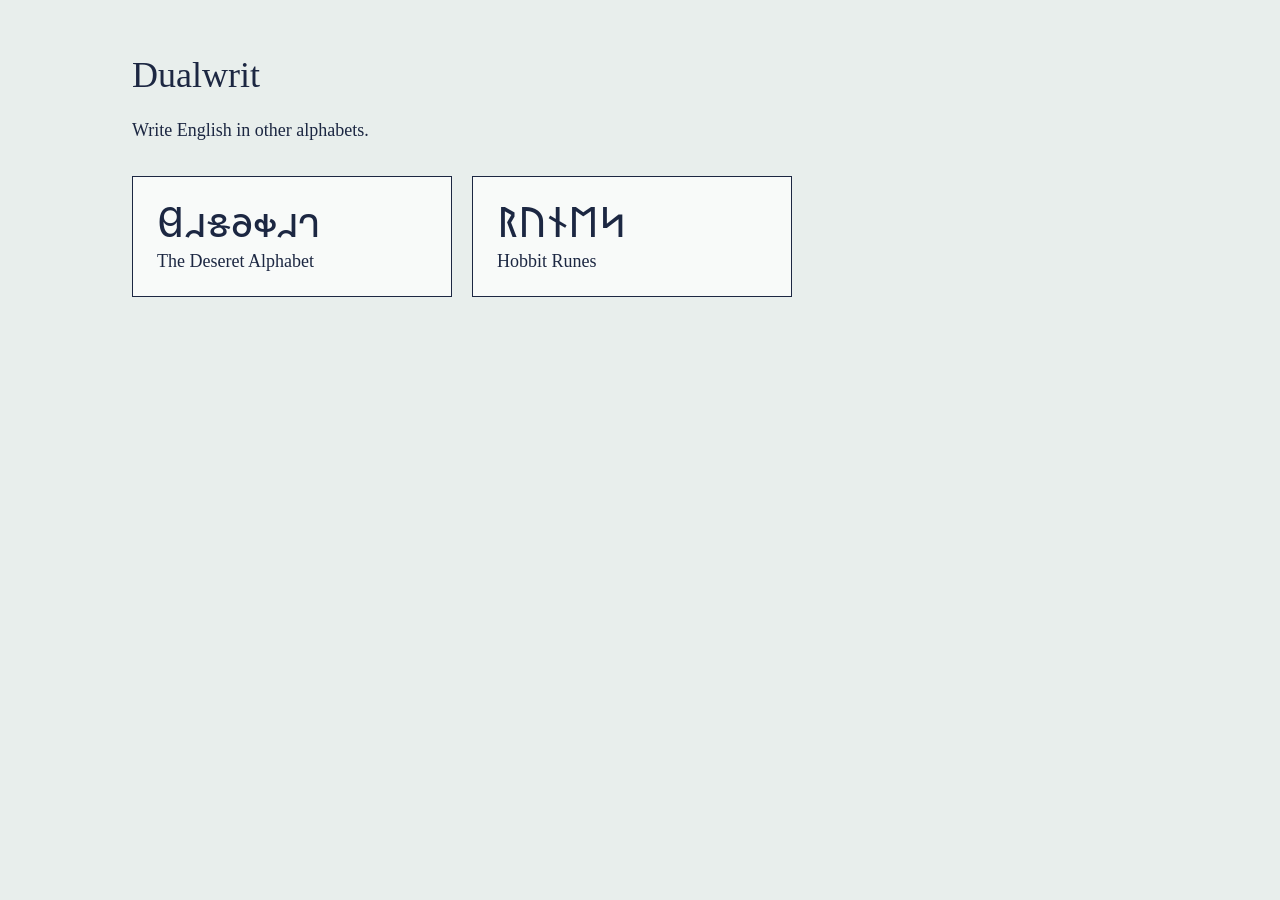
==== commit 8aa28425: "Add the rune page, its landing card and build Co-Authored-By: Claude Opus 5.5 <noreply@anthropic.com" ====
--- a/web/index.html
+++ b/web/index.html
@@ -5,22 +5,39 @@
     <meta name="viewport" content="width=device-width, initial-scale=1">
     <title>Dualwrit</title>
     <meta name="description"
-      content="Write English in other alphabets. Start with the Deseret alphabet.">
+      content="Write English in other alphabets: the Deseret alphabet and the runes of The Hobbit.">
     <meta name="theme-color" content="#e8eeec">
     <link rel="icon" type="image/png" sizes="48x48" href="favicon.png">
     <link rel="icon" type="image/png" sizes="512x512" href="icon-512.png">
     <link rel="apple-touch-icon" href="apple-touch-icon.png">
+    <meta property="og:type" content="website">
+    <meta property="og:title" content="Dualwrit">
+    <meta property="og:description"
+      content="Write English in other alphabets.">
+    <meta property="og:url" content="https://jakeave.github.io/dualwrit/">
+    <meta property="og:image"
+      content="https://jakeave.github.io/dualwrit/deseret/og.png">
+    <meta property="og:image:width" content="1200">
+    <meta property="og:image:height" content="630">
+    <meta property="og:image:alt"
+      content="The Deseret Alphabet written in Deseret letters, above a row of letter tiles with example words.">
+    <meta name="twitter:card" content="summary_large_image">
     <link rel="preconnect" href="https://fonts.googleapis.com">
     <link rel="preconnect" href="https://fonts.gstatic.com" crossorigin>
     <link rel="stylesheet"
-      href="https://fonts.googleapis.com/css2?family=Noto+Sans+Deseret&family=Old+Standard+TT:ital,wght@0,400;0,700;1,400&display=swap">
+      href="https://fonts.googleapis.com/css2?family=Noto+Sans+Deseret&family=Noto+Sans+Runic&family=Old+Standard+TT:ital,wght@0,400;0,700;1,400&display=swap">
     <link rel="stylesheet" href="site.css">
     <style>
     :root {
       --script: "Noto Sans Deseret", "Apple Symbols", "Segoe UI Historic", sans-serif;
     }
+    .cards {
+      display: flex;
+      flex-wrap: wrap;
+      gap: 1.25rem;
+    }
     .card {
-      display: block;
+      flex: 1 1 16rem;
       max-width: 20rem;
       padding: 1.25rem 1.5rem;
       background: var(--sheet);
@@ -36,6 +53,10 @@
       font-size: 2.6rem;
       line-height: 1.2;
     }
+    .card .d[lang="en-Runr"] {
+      font-family: "Noto Sans Runic", "Segoe UI Historic", "Apple Symbols",
+        sans-serif;
+    }
     </style>
   </head>
   <body>
@@ -44,10 +65,16 @@
         <h1>Dualwrit</h1>
         <p>Write English in other alphabets.</p>
       </header>
-      <a class="card" href="deseret/">
-        <span class="d" lang="en-Dsrt">𐐔𐐯𐑅𐐨𐑉𐐯𐐻</span>
-        The Deseret Alphabet
-      </a>
+      <div class="cards">
+        <a class="card" href="deseret/">
+          <span class="d" lang="en-Dsrt">𐐔𐐯𐑅𐐨𐑉𐐯𐐻</span>
+          The Deseret Alphabet
+        </a>
+        <a class="card" href="runes/">
+          <span class="d" lang="en-Runr">ᚱᚢᚾᛖᛋ</span>
+          Hobbit Runes
+        </a>
+      </div>
     </main>
   </body>
 </html>
--- a/web/site.css
+++ b/web/site.css
@@ -443,7 +443,7 @@
 .keys.shift [data-act="shift"] {
   background: var(--honey);
 }
-/* Touch screens: the phone's keyboard is held down in a Deseret box, so
+/* Touch screens: the phone's keyboard is held down in the script's box, so
    this one takes its place at the bottom of the screen. */
 @media (pointer: coarse) {
   .keyrow.touch {
@@ -598,7 +598,7 @@
   }
 }
 
-/* Below this the Deseret bar cannot hold label, switch and Copy on one line, so the boxes stack. */
+/* Below this the script's bar cannot hold label, switch and Copy on one line, so the boxes stack. */
 @media (max-width: 62rem) {
   .boxes {
     grid-template-columns: 1fr;
